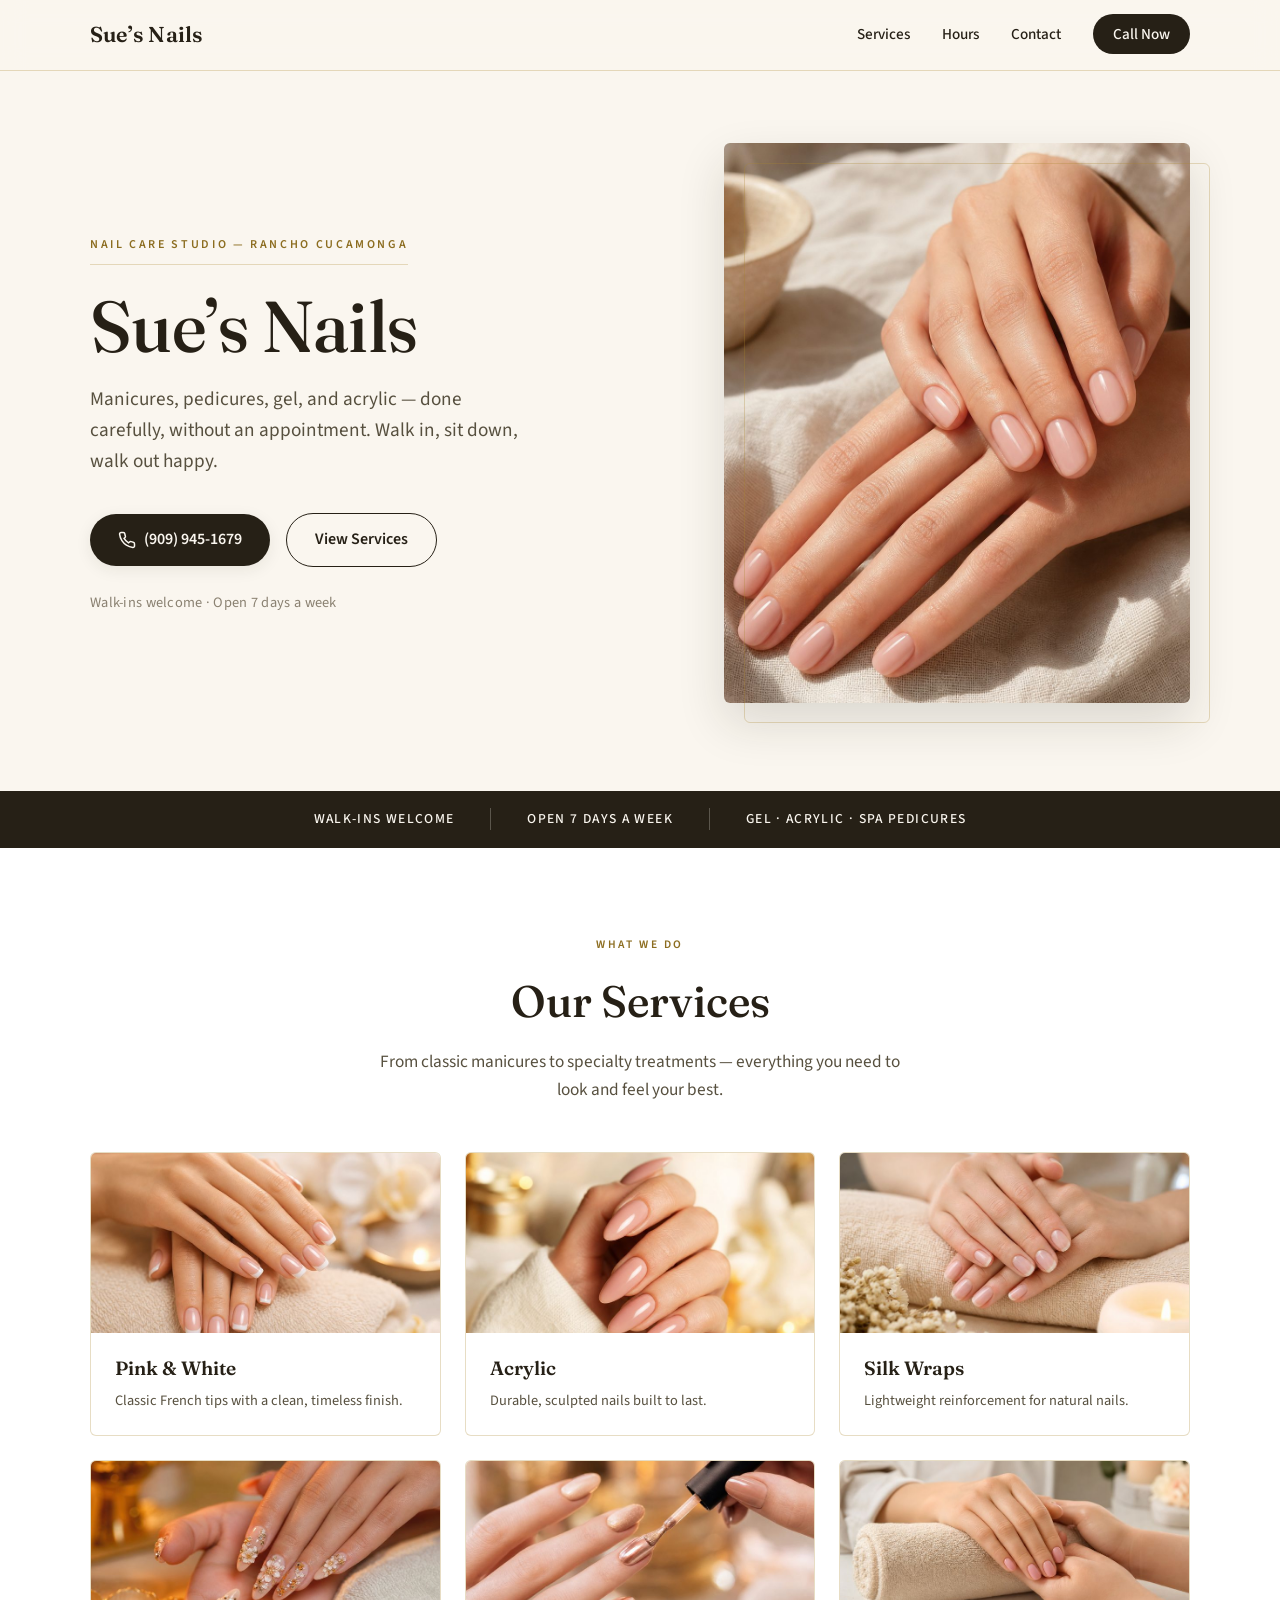
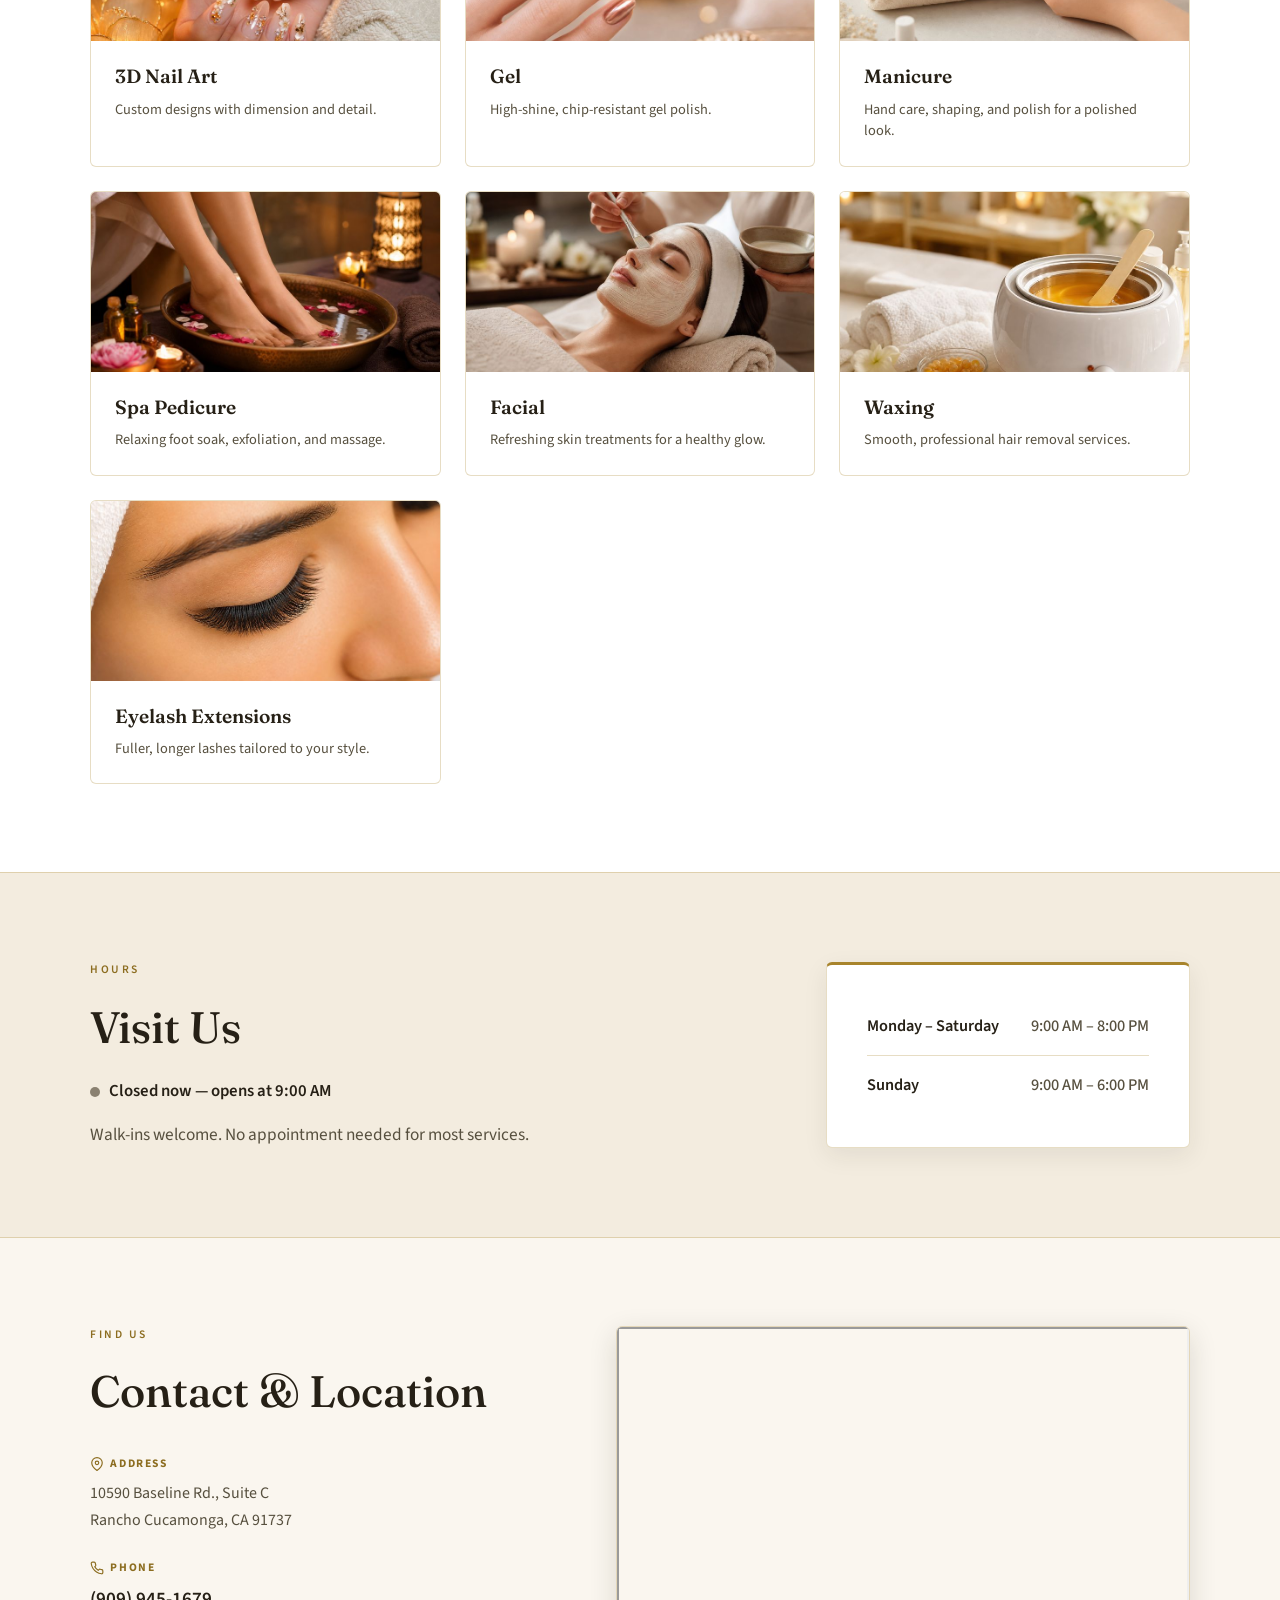
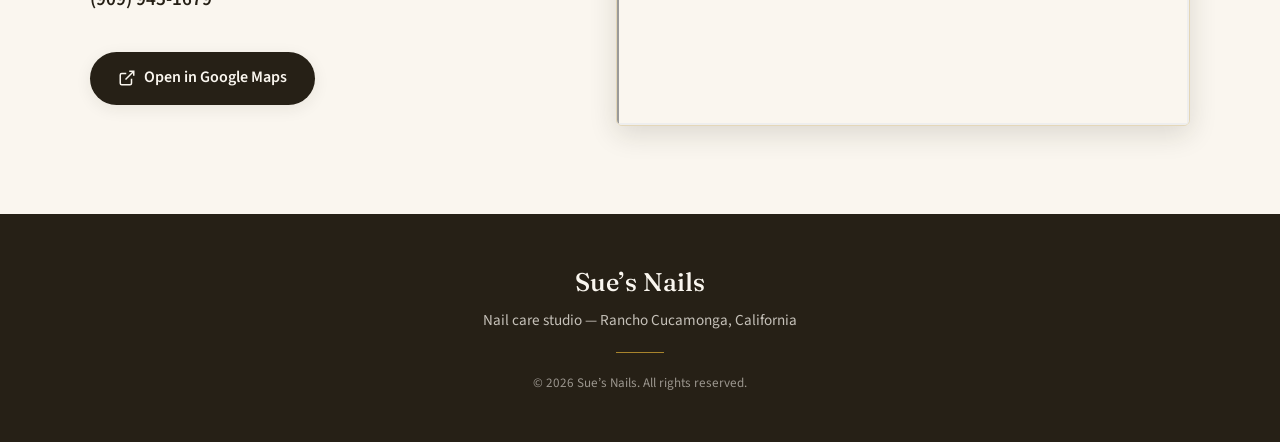
==== index.html @ 9753ea49 "Optimize service images (19MB to 469KB), add favicon and social meta tags Co-authored-by: dn30 <dn30" ====
<!DOCTYPE html>
<html lang="en">
<head>
  <meta charset="UTF-8">
  <meta name="viewport" content="width=device-width, initial-scale=1.0">
  <meta name="description" content="Sue's Nails — Professional nail care in Rancho Cucamonga, CA. Manicures, pedicures, gel, acrylic, facials, waxing, and more. Walk-ins welcome, open 7 days.">
  <title>Sue's Nails | Nail Care Studio — Rancho Cucamonga</title>
  <meta property="og:type" content="website">
  <meta property="og:title" content="Sue's Nails | Nail Care Studio — Rancho Cucamonga">
  <meta property="og:description" content="Manicures, pedicures, gel, and acrylic — walk-ins welcome, open 7 days a week. 10590 Baseline Rd., Suite C, Rancho Cucamonga, CA.">
  <!-- og:image must be an absolute URL once the site has a domain, e.g. https://example.com/images/hero-manicure.jpg -->
  <meta property="og:image" content="images/hero-manicure.jpg">
  <meta name="twitter:card" content="summary_large_image">
  <link rel="icon" type="image/svg+xml" href="images/favicon.svg">
  <link rel="preconnect" href="https://fonts.googleapis.com">
  <link rel="preconnect" href="https://fonts.gstatic.com" crossorigin>
  <link href="https://fonts.googleapis.com/css2?family=Fraunces:opsz,wght@9..144,400;9..144,500;9..144,600&family=Source+Sans+3:ital,wght@0,400;0,500;0,600;0,700;1,400&display=swap" rel="stylesheet">
  <link rel="stylesheet" href="styles.css?v=9">
</head>
<body>
  <header class="site-header">
    <nav class="nav">
      <a href="#" class="nav-logo">Sue&rsquo;s Nails</a>
      <button class="nav-toggle" aria-label="Open menu" aria-expanded="false">
        <span></span>
        <span></span>
        <span></span>
      </button>
      <ul class="nav-links">
        <li><a href="#services">Services</a></li>
        <li><a href="#hours">Hours</a></li>
        <li><a href="#contact">Contact</a></li>
        <li><a href="tel:19099451679" class="nav-cta">Call Now</a></li>
      </ul>
    </nav>
  </header>

  <main>
    <section class="hero">
      <div class="container hero-inner">
        <div class="hero-content">
          <p class="hero-eyebrow">Nail Care Studio &mdash; Rancho Cucamonga</p>
          <h1>Sue&rsquo;s Nails</h1>
          <p class="hero-tagline">Manicures, pedicures, gel, and acrylic — done carefully, without an appointment. Walk in, sit down, walk out happy.</p>
          <div class="hero-actions">
            <a href="tel:19099451679" class="btn btn-primary">
              <svg class="btn-icon" viewBox="0 0 24 24" fill="none" stroke="currentColor" stroke-width="2"><path d="M22 16.92v3a2 2 0 01-2.18 2 19.79 19.79 0 01-8.63-3.07 19.5 19.5 0 01-6-6 19.79 19.79 0 01-3.07-8.67A2 2 0 014.11 2h3a2 2 0 012 1.72c.127.96.361 1.903.7 2.81a2 2 0 01-.45 2.11L8.09 9.91a16 16 0 006 6l1.27-1.27a2 2 0 012.11-.45c.907.339 1.85.573 2.81.7A2 2 0 0122 16.92z"/></svg>
              (909) 945-1679
            </a>
            <a href="#services" class="btn btn-secondary">View Services</a>
          </div>
          <p class="hero-note" id="hero-status" aria-live="polite">Walk-ins welcome &middot; Open 7 days a week</p>
        </div>
        <div class="hero-media">
          <img src="images/hero-manicure.jpg" alt="Freshly manicured hands with a soft nude-pink finish" width="1000" height="1500" fetchpriority="high">
        </div>
      </div>
    </section>

    <section class="trust-bar">
      <div class="container trust-inner">
        <div class="trust-item">Walk-ins Welcome</div>
        <div class="trust-item">Open 7 Days a Week</div>
        <div class="trust-item">Gel &middot; Acrylic &middot; Spa Pedicures</div>
      </div>
    </section>

    <section id="services" class="section services">
      <div class="container">
        <div class="section-header">
          <p class="section-eyebrow">What we do</p>
          <h2>Our Services</h2>
          <p class="section-lead">From classic manicures to specialty treatments — everything you need to look and feel your best.</p>
        </div>
        <ul class="service-grid">
          <li class="service-card">
            <div class="service-thumb">
              <img src="images/services/pink-white.jpg" alt="Pink and white French manicure" loading="lazy">
            </div>
            <div class="service-body">
              <h3>Pink &amp; White</h3>
              <p>Classic French tips with a clean, timeless finish.</p>
            </div>
          </li>
          <li class="service-card">
            <div class="service-thumb">
              <img src="images/services/acrylic.jpg" alt="Acrylic nail extensions" loading="lazy">
            </div>
            <div class="service-body">
              <h3>Acrylic</h3>
              <p>Durable, sculpted nails built to last.</p>
            </div>
          </li>
          <li class="service-card">
            <div class="service-thumb">
              <img src="images/services/silk-wraps.jpg" alt="Silk wrap nail treatment" loading="lazy">
            </div>
            <div class="service-body">
              <h3>Silk Wraps</h3>
              <p>Lightweight reinforcement for natural nails.</p>
            </div>
          </li>
          <li class="service-card">
            <div class="service-thumb">
              <img src="images/services/nail-art-3d.jpg" alt="3D nail art design" loading="lazy">
            </div>
            <div class="service-body">
              <h3>3D Nail Art</h3>
              <p>Custom designs with dimension and detail.</p>
            </div>
          </li>
          <li class="service-card">
            <div class="service-thumb">
              <img src="images/services/gel.jpg" alt="Gel nail polish manicure" loading="lazy">
            </div>
            <div class="service-body">
              <h3>Gel</h3>
              <p>High-shine, chip-resistant gel polish.</p>
            </div>
          </li>
          <li class="service-card">
            <div class="service-thumb">
              <img src="images/services/manicure.jpg" alt="Classic manicure" loading="lazy">
            </div>
            <div class="service-body">
              <h3>Manicure</h3>
              <p>Hand care, shaping, and polish for a polished look.</p>
            </div>
          </li>
          <li class="service-card">
            <div class="service-thumb">
              <img src="images/services/spa-pedicure.jpg" alt="Spa pedicure treatment" loading="lazy">
            </div>
            <div class="service-body">
              <h3>Spa Pedicure</h3>
              <p>Relaxing foot soak, exfoliation, and massage.</p>
            </div>
          </li>
          <li class="service-card">
            <div class="service-thumb">
              <img src="images/services/facial.jpg" alt="Facial skin treatment" loading="lazy">
            </div>
            <div class="service-body">
              <h3>Facial</h3>
              <p>Refreshing skin treatments for a healthy glow.</p>
            </div>
          </li>
          <li class="service-card">
            <div class="service-thumb">
              <img src="images/services/waxing.jpg" alt="Professional waxing service" loading="lazy">
            </div>
            <div class="service-body">
              <h3>Waxing</h3>
              <p>Smooth, professional hair removal services.</p>
            </div>
          </li>
          <li class="service-card">
            <div class="service-thumb">
              <img src="images/services/eyelash-extensions.jpg" alt="Eyelash extensions" loading="lazy">
            </div>
            <div class="service-body">
              <h3>Eyelash Extensions</h3>
              <p>Fuller, longer lashes tailored to your style.</p>
            </div>
          </li>
        </ul>
      </div>
    </section>

    <section id="hours" class="section hours">
      <div class="container hours-inner">
        <div class="hours-text">
          <p class="section-eyebrow">Hours</p>
          <h2>Visit Us</h2>
          <p class="hours-status" id="open-status" aria-live="polite">
            <span class="status-dot" aria-hidden="true"></span>
            <span class="status-text">Open 7 days a week</span>
          </p>
          <p class="section-lead">Walk-ins welcome. No appointment needed for most services.</p>
        </div>
        <dl class="hours-list">
          <div class="hours-row">
            <dt>Monday &ndash; Saturday</dt>
            <dd>9:00 AM &ndash; 8:00 PM</dd>
          </div>
          <div class="hours-row">
            <dt>Sunday</dt>
            <dd>9:00 AM &ndash; 6:00 PM</dd>
          </div>
        </dl>
      </div>
    </section>

    <section id="contact" class="section contact">
      <div class="container contact-inner">
        <div class="contact-info">
          <p class="section-eyebrow">Find us</p>
          <h2>Contact &amp; Location</h2>
          <address>
            <p class="contact-item">
              <span class="contact-label">
                <svg viewBox="0 0 24 24" fill="none" stroke="currentColor" stroke-width="2"><path d="M21 10c0 7-9 13-9 13s-9-6-9-13a9 9 0 0118 0z"/><circle cx="12" cy="10" r="3"/></svg>
                Address
              </span>
              10590 Baseline Rd., Suite C<br>
              Rancho Cucamonga, CA 91737
            </p>
            <p class="contact-item">
              <span class="contact-label">
                <svg viewBox="0 0 24 24" fill="none" stroke="currentColor" stroke-width="2"><path d="M22 16.92v3a2 2 0 01-2.18 2 19.79 19.79 0 01-8.63-3.07 19.5 19.5 0 01-6-6 19.79 19.79 0 01-3.07-8.67A2 2 0 014.11 2h3a2 2 0 012 1.72c.127.96.361 1.903.7 2.81a2 2 0 01-.45 2.11L8.09 9.91a16 16 0 006 6l1.27-1.27a2 2 0 012.11-.45c.907.339 1.85.573 2.81.7A2 2 0 0122 16.92z"/></svg>
                Phone
              </span>
              <a href="tel:19099451679">(909) 945-1679</a>
            </p>
          </address>
          <a
            href="https://www.google.com/maps/search/?api=1&query=10590+Baseline+Rd+Suite+C+Rancho+Cucamonga+CA+91737"
            class="btn btn-primary"
            target="_blank"
            rel="noopener noreferrer"
          >
            <svg class="btn-icon" viewBox="0 0 24 24" fill="none" stroke="currentColor" stroke-width="2"><path d="M18 13v6a2 2 0 01-2 2H5a2 2 0 01-2-2V8a2 2 0 012-2h6M15 3h6v6M10 14L21 3"/></svg>
            Open in Google Maps
          </a>
        </div>
        <div class="map-embed">
          <iframe
            title="Sue's Nails location on Google Maps"
            src="https://maps.google.com/maps?q=10590+Baseline+Rd,+Suite+C,+Rancho+Cucamonga,+CA+91737&z=15&output=embed"
            width="600"
            height="450"
            allowfullscreen=""
            loading="lazy"
            referrerpolicy="no-referrer-when-downgrade"
          ></iframe>
        </div>
      </div>
    </section>
  </main>

  <footer class="site-footer">
    <div class="container footer-inner">
      <p class="footer-brand">Sue&rsquo;s Nails</p>
      <p class="footer-tagline">Nail care studio &mdash; Rancho Cucamonga, California</p>
      <div class="footer-divider" aria-hidden="true"></div>
      <p class="footer-copy">&copy; <span id="year"></span> Sue&rsquo;s Nails. All rights reserved.</p>
    </div>
  </footer>

  <script src="script.js"></script>
</body>
</html>
---- styles.css ----
:root {
  --cream: #faf6ef;
  --cream-deep: #f3ecdf;
  --white: #ffffff;
  --ink: #262016;
  --ink-soft: #57503f;
  --ink-muted: #8a8171;
  --gold: #a8842c;
  --gold-dark: #8c6d20;
  --gold-hairline: rgba(168, 132, 44, 0.28);
  --open-green: #2e7d4f;
  --shadow: rgba(38, 32, 22, 0.08);
  --shadow-lg: rgba(38, 32, 22, 0.14);
  --radius: 6px;
  --font-display: "Fraunces", Georgia, serif;
  --font-body: "Source Sans 3", system-ui, sans-serif;
}

*,
*::before,
*::after {
  box-sizing: border-box;
  margin: 0;
  padding: 0;
}

html {
  scroll-behavior: smooth;
}

body {
  font-family: var(--font-body);
  color: var(--ink);
  background: var(--cream);
  line-height: 1.6;
  -webkit-font-smoothing: antialiased;
}

a {
  color: inherit;
  text-decoration: none;
}

img {
  max-width: 100%;
  display: block;
}

.container {
  width: min(1100px, 92vw);
  margin: 0 auto;
}

/* Header */
.site-header {
  position: sticky;
  top: 0;
  z-index: 100;
  background: rgba(250, 246, 239, 0.94);
  backdrop-filter: blur(12px);
  border-bottom: 1px solid var(--gold-hairline);
}

.nav {
  width: min(1100px, 92vw);
  margin: 0 auto;
  display: flex;
  align-items: center;
  justify-content: space-between;
  padding: 1.1rem 0;
}

.nav-logo {
  font-family: var(--font-display);
  font-size: 1.35rem;
  font-weight: 600;
  letter-spacing: 0.01em;
  color: var(--ink);
  transition: color 0.2s;
}

.nav-logo:hover {
  color: var(--gold-dark);
}

.nav-links {
  display: flex;
  align-items: center;
  gap: 2rem;
  list-style: none;
}

.nav-links a {
  font-weight: 500;
  font-size: 0.95rem;
  transition: color 0.2s;
  position: relative;
}

.nav-links a:not(.nav-cta)::after {
  content: "";
  position: absolute;
  bottom: -4px;
  left: 0;
  width: 0;
  height: 1px;
  background: var(--gold);
  transition: width 0.25s;
}

.nav-links a:not(.nav-cta):hover::after {
  width: 100%;
}

.nav-links a:hover {
  color: var(--gold-dark);
}

.nav-cta {
  background: var(--ink);
  color: var(--cream) !important;
  padding: 0.55rem 1.25rem;
  border-radius: 999px;
  transition: background 0.2s, transform 0.15s !important;
}

.nav-cta:hover {
  background: var(--gold-dark);
  transform: translateY(-1px);
}

.nav-toggle {
  display: none;
  flex-direction: column;
  gap: 5px;
  background: none;
  border: none;
  cursor: pointer;
  padding: 4px;
}

.nav-toggle span {
  display: block;
  width: 24px;
  height: 2px;
  background: var(--ink);
  border-radius: 2px;
  transition: transform 0.2s, opacity 0.2s;
}

/* Hero */
.hero {
  background: var(--cream);
  padding: 4.5rem 0 5.5rem;
}

.hero-inner {
  display: grid;
  grid-template-columns: 1.1fr 0.9fr;
  align-items: center;
  gap: 4rem;
}

.hero-content {
  animation: fadeUp 0.8s ease-out;
}

@keyframes fadeUp {
  from { opacity: 0; transform: translateY(24px); }
  to { opacity: 1; transform: translateY(0); }
}

.hero-eyebrow {
  display: inline-block;
  text-transform: uppercase;
  letter-spacing: 0.22em;
  font-size: 0.75rem;
  font-weight: 600;
  color: var(--gold-dark);
  margin-bottom: 1.5rem;
  padding-bottom: 0.6rem;
  border-bottom: 1px solid var(--gold-hairline);
}

.hero h1 {
  font-family: var(--font-display);
  font-size: clamp(2.75rem, 6.5vw, 4.5rem);
  font-weight: 500;
  letter-spacing: -0.01em;
  color: var(--ink);
  line-height: 1.05;
  margin-bottom: 1.25rem;
}

.hero-tagline {
  font-size: clamp(1.05rem, 2vw, 1.2rem);
  color: var(--ink-soft);
  margin-bottom: 2.25rem;
  max-width: 44ch;
}

.hero-actions {
  display: flex;
  flex-wrap: wrap;
  gap: 1rem;
  align-items: center;
}

.hero-note {
  margin-top: 1.5rem;
  font-size: 0.9rem;
  color: var(--ink-muted);
  letter-spacing: 0.02em;
}

.hero-media {
  position: relative;
  animation: fadeUp 0.8s ease-out 0.15s backwards;
}

.hero-media::before {
  content: "";
  position: absolute;
  inset: 1.25rem -1.25rem -1.25rem 1.25rem;
  border: 1px solid var(--gold-hairline);
  border-radius: var(--radius);
  pointer-events: none;
}

.hero-media img {
  width: 100%;
  height: auto;
  max-height: 560px;
  object-fit: cover;
  border-radius: var(--radius);
  box-shadow: 0 20px 48px var(--shadow-lg);
}

.btn {
  display: inline-flex;
  align-items: center;
  gap: 0.5rem;
  padding: 0.85rem 1.75rem;
  border-radius: 999px;
  font-weight: 600;
  font-size: 1rem;
  transition: transform 0.15s, box-shadow 0.15s, background 0.2s, color 0.2s, border-color 0.2s;
}

.btn-icon {
  width: 18px;
  height: 18px;
  flex-shrink: 0;
}

.btn:hover {
  transform: translateY(-2px);
}

.btn-primary {
  background: var(--ink);
  color: var(--cream);
  box-shadow: 0 4px 16px var(--shadow);
}

.btn-primary:hover {
  background: var(--gold-dark);
  color: var(--white);
  box-shadow: 0 8px 24px var(--shadow-lg);
}

.btn-secondary {
  background: transparent;
  color: var(--ink);
  border: 1px solid var(--ink);
}

.btn-secondary:hover {
  border-color: var(--gold-dark);
  color: var(--gold-dark);
}

/* Trust bar */
.trust-bar {
  background: var(--ink);
  color: var(--cream);
  padding: 1.1rem 0;
}

.trust-inner {
  display: flex;
  justify-content: center;
  flex-wrap: wrap;
  gap: 1rem 0;
}

.trust-item {
  font-size: 0.85rem;
  font-weight: 500;
  letter-spacing: 0.1em;
  text-transform: uppercase;
  padding: 0 2.25rem;
}

.trust-item + .trust-item {
  border-left: 1px solid rgba(250, 246, 239, 0.25);
}

/* Sections */
.section {
  padding: 5.5rem 0;
}

.section-header {
  text-align: center;
  margin-bottom: 3rem;
}

.section-eyebrow {
  text-transform: uppercase;
  letter-spacing: 0.22em;
  font-size: 0.72rem;
  font-weight: 600;
  color: var(--gold-dark);
  margin-bottom: 0.75rem;
}

.section h2 {
  font-family: var(--font-display);
  font-size: clamp(2rem, 4vw, 2.75rem);
  font-weight: 500;
  color: var(--ink);
  margin-bottom: 0.75rem;
}

.section-lead {
  color: var(--ink-soft);
  font-size: 1.08rem;
  max-width: 540px;
  margin: 0 auto;
}

/* Services */
.services {
  background: var(--white);
}

.service-grid {
  display: grid;
  grid-template-columns: repeat(auto-fill, minmax(260px, 1fr));
  gap: 1.5rem;
  list-style: none;
}

.service-card {
  background: var(--white);
  border: 1px solid var(--gold-hairline);
  border-radius: var(--radius);
  overflow: hidden;
  transition: transform 0.25s, box-shadow 0.25s, border-color 0.25s;
}

.service-card:hover {
  transform: translateY(-6px);
  box-shadow: 0 12px 32px var(--shadow-lg);
  border-color: var(--gold);
}

.service-thumb {
  height: 180px;
  overflow: hidden;
  position: relative;
  background: var(--cream);
}

.service-thumb img {
  width: 100%;
  height: 100%;
  object-fit: cover;
  object-position: center;
  transition: transform 0.35s ease;
}

.service-card:hover .service-thumb img {
  transform: scale(1.05);
}

.service-body {
  padding: 1.25rem 1.5rem 1.5rem;
}

.service-card h3 {
  font-family: var(--font-display);
  font-size: 1.2rem;
  font-weight: 600;
  color: var(--ink);
  margin-bottom: 0.4rem;
}

.service-card p {
  font-size: 0.9rem;
  color: var(--ink-soft);
  line-height: 1.5;
}

/* Hours */
.hours {
  background: var(--cream-deep);
  border-top: 1px solid var(--gold-hairline);
  border-bottom: 1px solid var(--gold-hairline);
}

.hours-inner {
  display: flex;
  flex-wrap: wrap;
  align-items: center;
  justify-content: space-between;
  gap: 2.5rem;
}

.hours-text .section-lead {
  margin: 0;
  text-align: left;
}

.hours-status {
  display: inline-flex;
  align-items: center;
  gap: 0.55rem;
  font-size: 1.05rem;
  font-weight: 600;
  color: var(--ink);
  margin: 0.25rem 0 1rem;
}

.status-dot {
  width: 10px;
  height: 10px;
  border-radius: 50%;
  background: var(--ink-muted);
  flex-shrink: 0;
}

.hours-status.is-open .status-dot {
  background: var(--open-green);
  box-shadow: 0 0 0 4px rgba(46, 125, 79, 0.15);
}

.hours-status.is-open .status-text {
  color: var(--open-green);
}

.hours-list {
  background: var(--white);
  border: 1px solid var(--gold-hairline);
  border-top: 3px solid var(--gold);
  border-radius: var(--radius);
  padding: 2rem 2.5rem;
  min-width: 340px;
  box-shadow: 0 8px 24px var(--shadow);
}

.hours-row {
  display: flex;
  justify-content: space-between;
  align-items: baseline;
  gap: 2rem;
  padding: 1rem 0;
  border-bottom: 1px solid var(--gold-hairline);
}

.hours-row:last-child {
  border-bottom: none;
}

.hours-row dt {
  font-weight: 600;
  color: var(--ink);
  font-size: 1.02rem;
}

.hours-row dd {
  font-weight: 500;
  color: var(--ink-soft);
  font-size: 1.02rem;
  font-variant-numeric: tabular-nums;
}

/* Contact */
.contact {
  background: var(--cream);
}

.contact-inner {
  display: grid;
  grid-template-columns: 1fr 1.2fr;
  gap: 3rem;
  align-items: stretch;
}

.contact-info h2 {
  margin-bottom: 1.75rem;
}

.contact-item {
  margin-bottom: 1.5rem;
  font-style: normal;
  line-height: 1.7;
  color: var(--ink-soft);
}

.contact-label {
  display: flex;
  align-items: center;
  gap: 0.4rem;
  font-size: 0.72rem;
  text-transform: uppercase;
  letter-spacing: 0.14em;
  font-weight: 700;
  color: var(--gold-dark);
  margin-bottom: 0.35rem;
}

.contact-label svg {
  width: 14px;
  height: 14px;
}

.contact-info address a {
  color: var(--ink);
  font-weight: 600;
  font-size: 1.2rem;
  transition: color 0.2s;
}

.contact-info address a:hover {
  color: var(--gold-dark);
}

.contact-info .btn.btn-primary {
  margin-top: 0.75rem;
}

.map-embed {
  position: relative;
  width: 100%;
  height: 400px;
  border-radius: var(--radius);
  overflow: hidden;
  box-shadow: 0 8px 28px var(--shadow-lg);
  border: 1px solid var(--gold-hairline);
}

.map-embed iframe {
  position: absolute;
  inset: 0;
  display: block;
  width: 100%;
  height: 100%;
}

/* Footer */
.site-footer {
  background: var(--ink);
  color: var(--cream);
  padding: 3rem 0;
  text-align: center;
}

.footer-brand {
  font-family: var(--font-display);
  font-size: 1.6rem;
  font-weight: 500;
  margin-bottom: 0.35rem;
}

.footer-tagline {
  font-size: 0.95rem;
  opacity: 0.75;
}

.footer-divider {
  width: 48px;
  height: 1px;
  background: var(--gold);
  margin: 1.25rem auto;
}

.footer-copy {
  font-size: 0.82rem;
  opacity: 0.55;
}

/* Mobile */
@media (max-width: 860px) {
  .hero-inner {
    grid-template-columns: 1fr;
    gap: 3rem;
  }

  .hero-media {
    order: -1;
    max-width: 480px;
    margin: 0 auto;
  }

  .hero-media img {
    max-height: 380px;
  }

  .hero-content {
    text-align: center;
  }

  .hero-tagline {
    margin-left: auto;
    margin-right: auto;
  }

  .hero-actions {
    justify-content: center;
  }
}

@media (max-width: 768px) {
  .nav-toggle {
    display: flex;
  }

  .nav-links {
    position: fixed;
    top: 60px;
    left: 0;
    right: 0;
    background: rgba(250, 246, 239, 0.98);
    backdrop-filter: blur(12px);
    flex-direction: column;
    padding: 1.5rem;
    gap: 1.25rem;
    border-bottom: 1px solid var(--gold-hairline);
    transform: translateY(-120%);
    opacity: 0;
    pointer-events: none;
    transition: transform 0.25s, opacity 0.25s;
  }

  .nav-links.is-open {
    transform: translateY(0);
    opacity: 1;
    pointer-events: auto;
  }

  .hero {
    padding: 3rem 0 4rem;
  }

  .trust-inner {
    flex-direction: column;
    align-items: center;
    gap: 0.6rem;
  }

  .trust-item {
    padding: 0;
    font-size: 0.8rem;
  }

  .trust-item + .trust-item {
    border-left: none;
  }

  .service-grid {
    grid-template-columns: 1fr;
  }

  .contact-inner {
    grid-template-columns: 1fr;
  }

  .hours-inner {
    flex-direction: column;
    align-items: stretch;
  }

  .hours-text {
    text-align: center;
  }

  .hours-text .section-lead {
    text-align: center;
  }

  .hours-list {
    min-width: unset;
  }
}
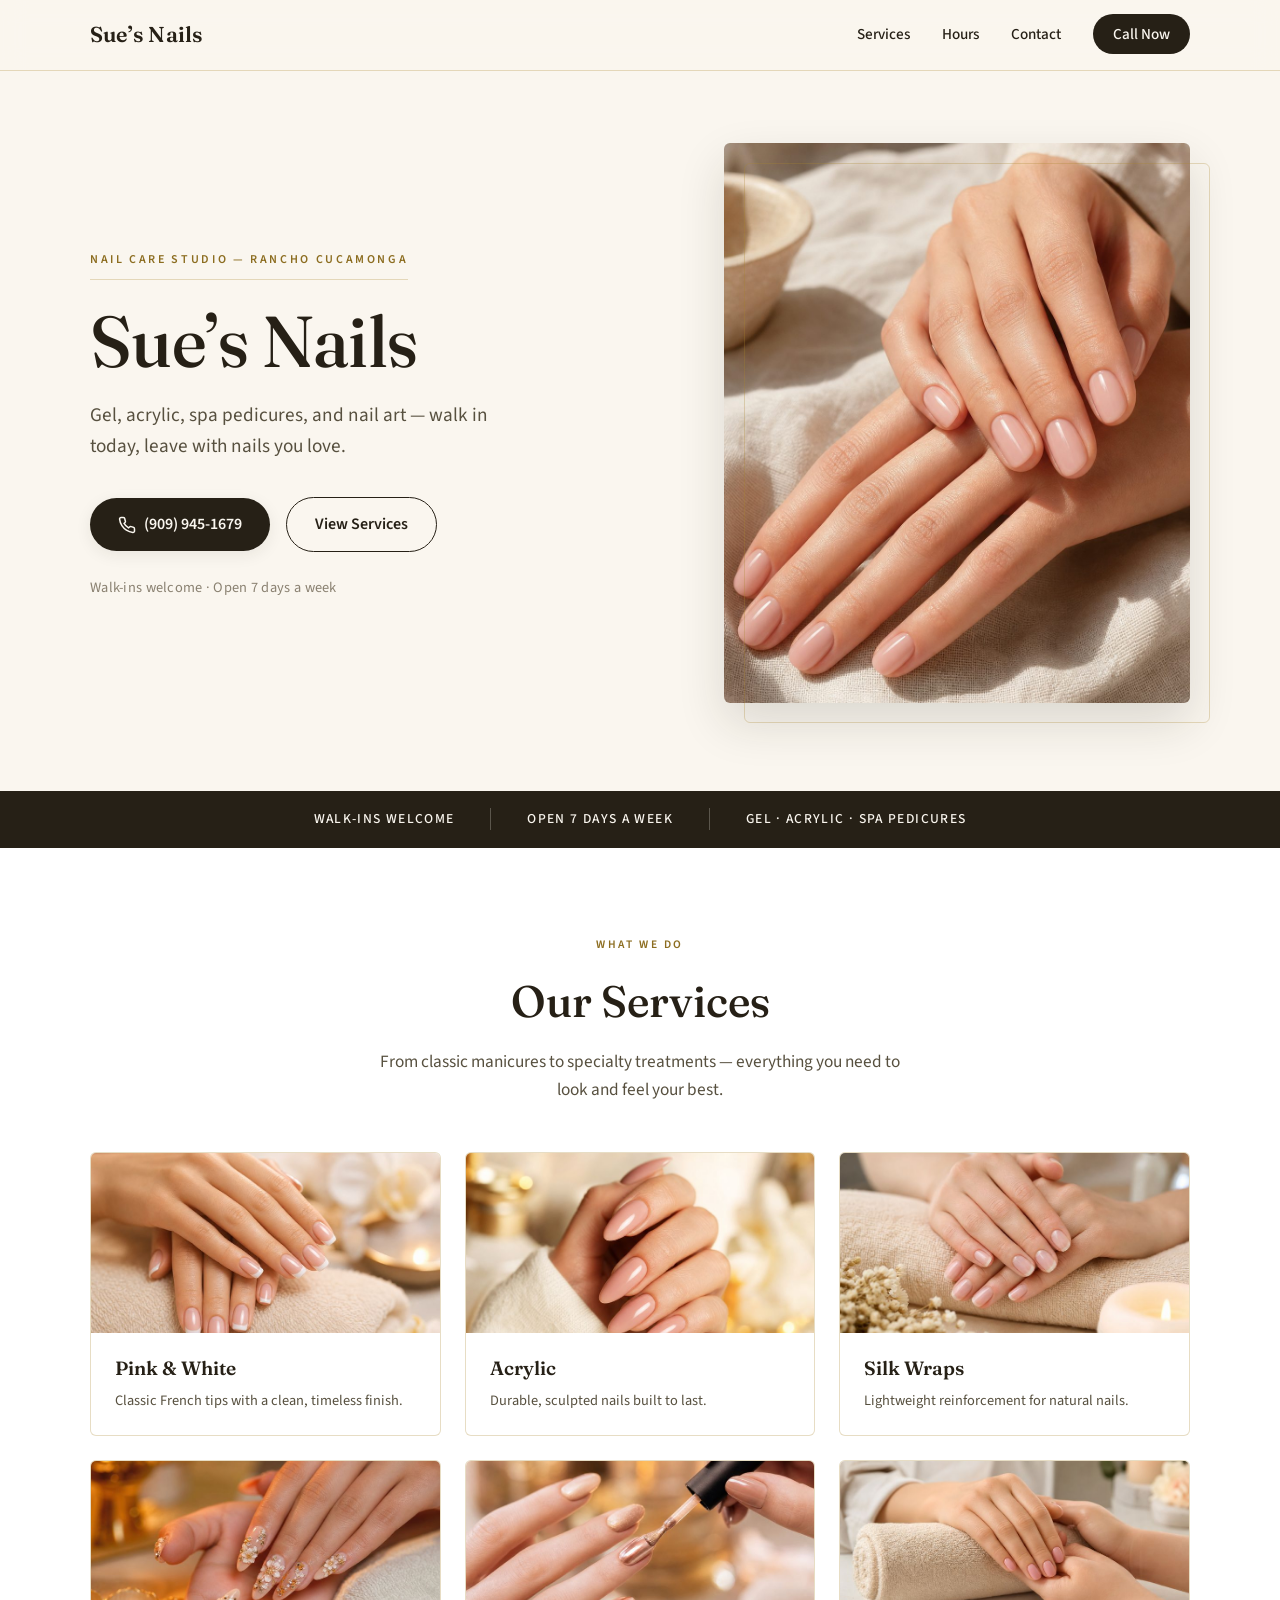
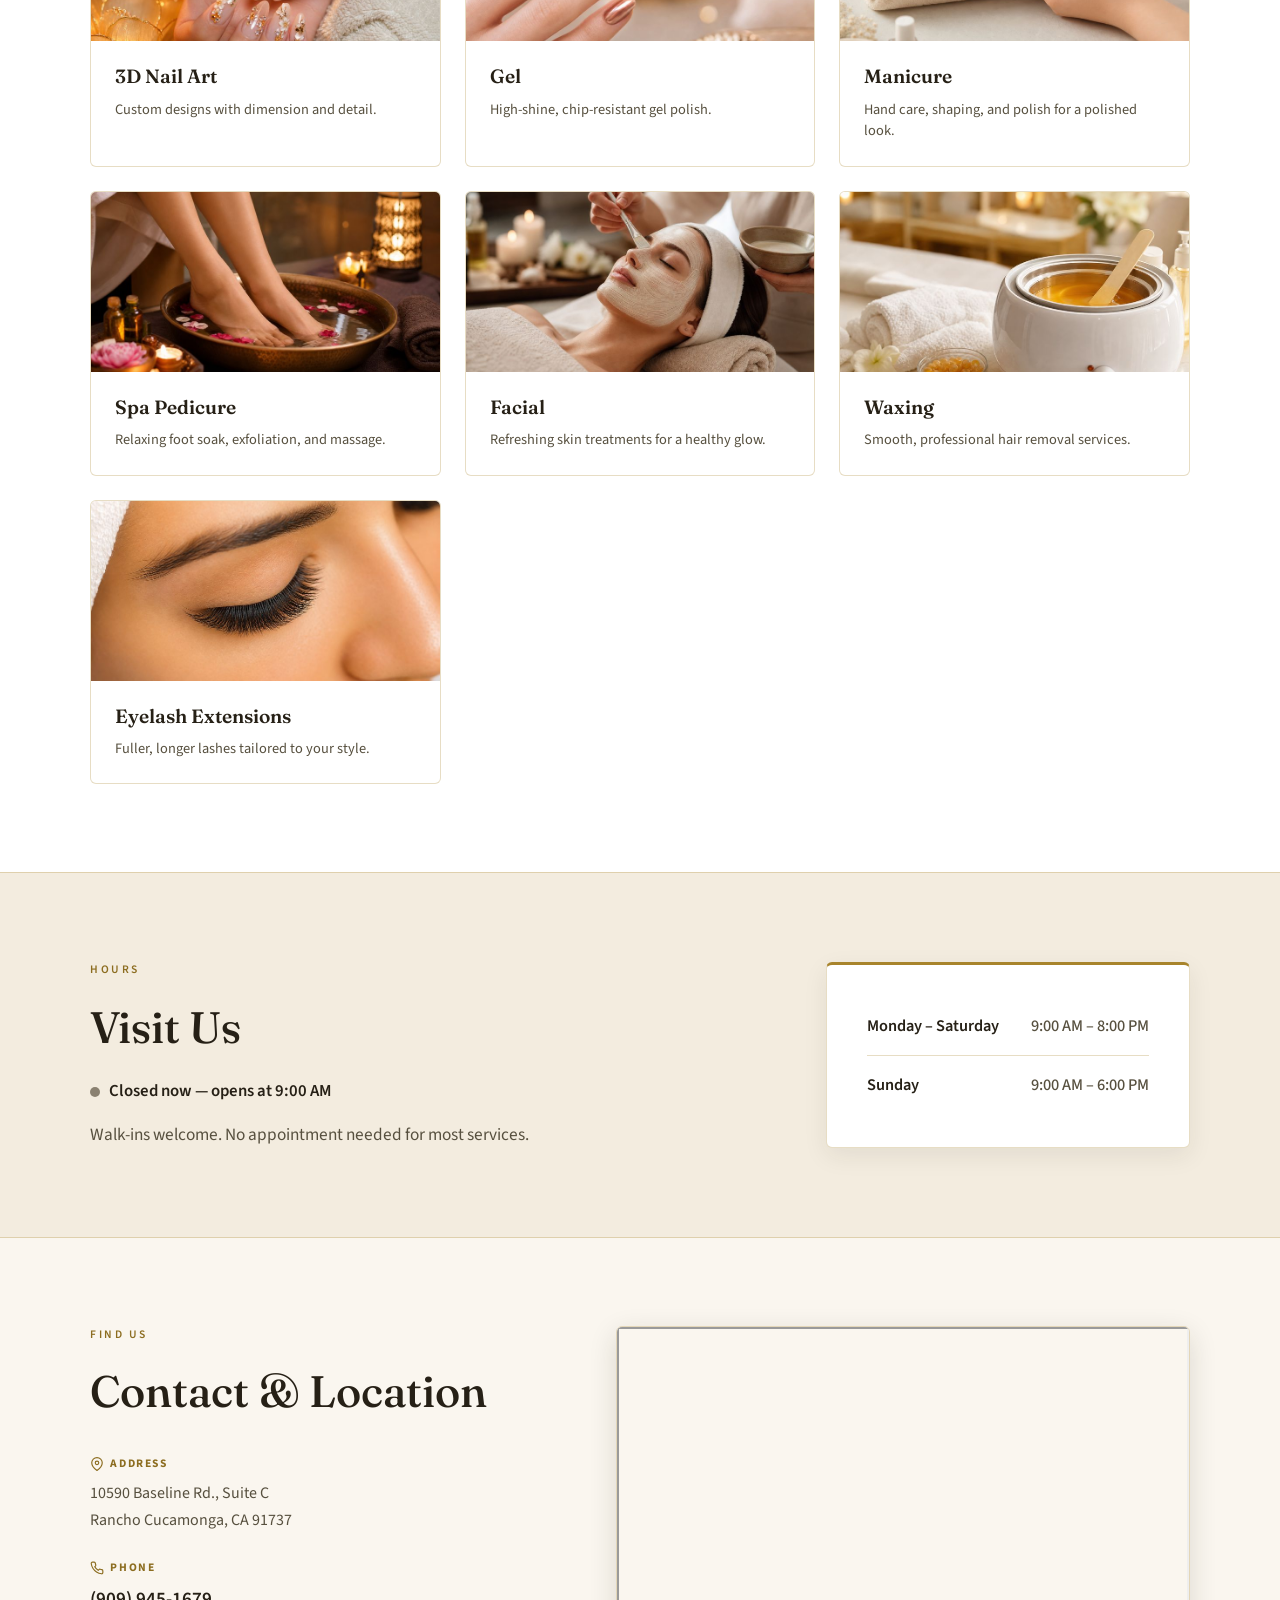
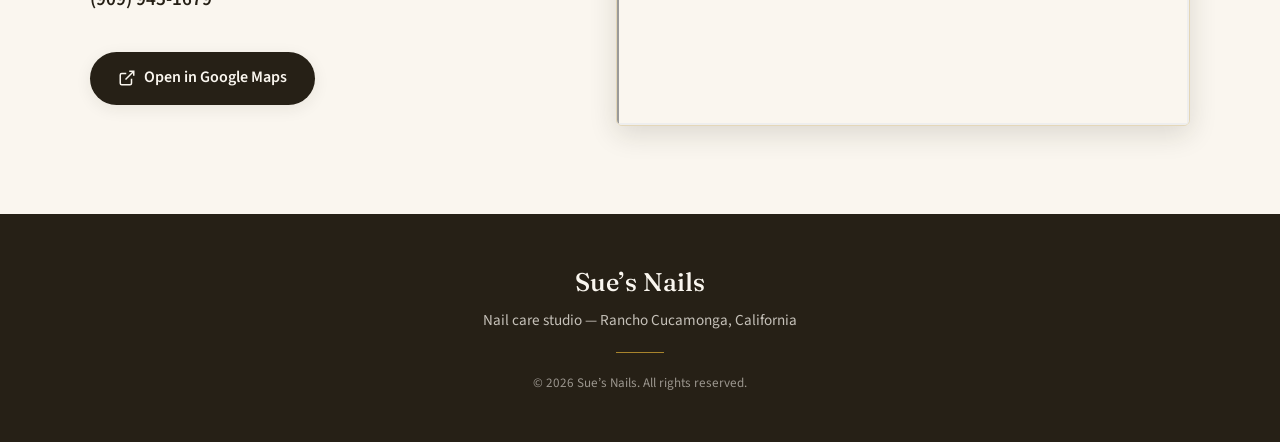
==== commit 862a9ac5: "Sharpen hero tagline copy Co-authored-by: dn30 <dn30@users.noreply.github.com>" ====
--- a/index.html
+++ b/index.html
@@ -41,7 +41,7 @@
         <div class="hero-content">
           <p class="hero-eyebrow">Nail Care Studio &mdash; Rancho Cucamonga</p>
           <h1>Sue&rsquo;s Nails</h1>
-          <p class="hero-tagline">Manicures, pedicures, gel, and acrylic — done carefully, without an appointment. Walk in, sit down, walk out happy.</p>
+          <p class="hero-tagline">Gel, acrylic, spa pedicures, and nail art — walk in today, leave with nails you love.</p>
           <div class="hero-actions">
             <a href="tel:19099451679" class="btn btn-primary">
               <svg class="btn-icon" viewBox="0 0 24 24" fill="none" stroke="currentColor" stroke-width="2"><path d="M22 16.92v3a2 2 0 01-2.18 2 19.79 19.79 0 01-8.63-3.07 19.5 19.5 0 01-6-6 19.79 19.79 0 01-3.07-8.67A2 2 0 014.11 2h3a2 2 0 012 1.72c.127.96.361 1.903.7 2.81a2 2 0 01-.45 2.11L8.09 9.91a16 16 0 006 6l1.27-1.27a2 2 0 012.11-.45c.907.339 1.85.573 2.81.7A2 2 0 0122 16.92z"/></svg>
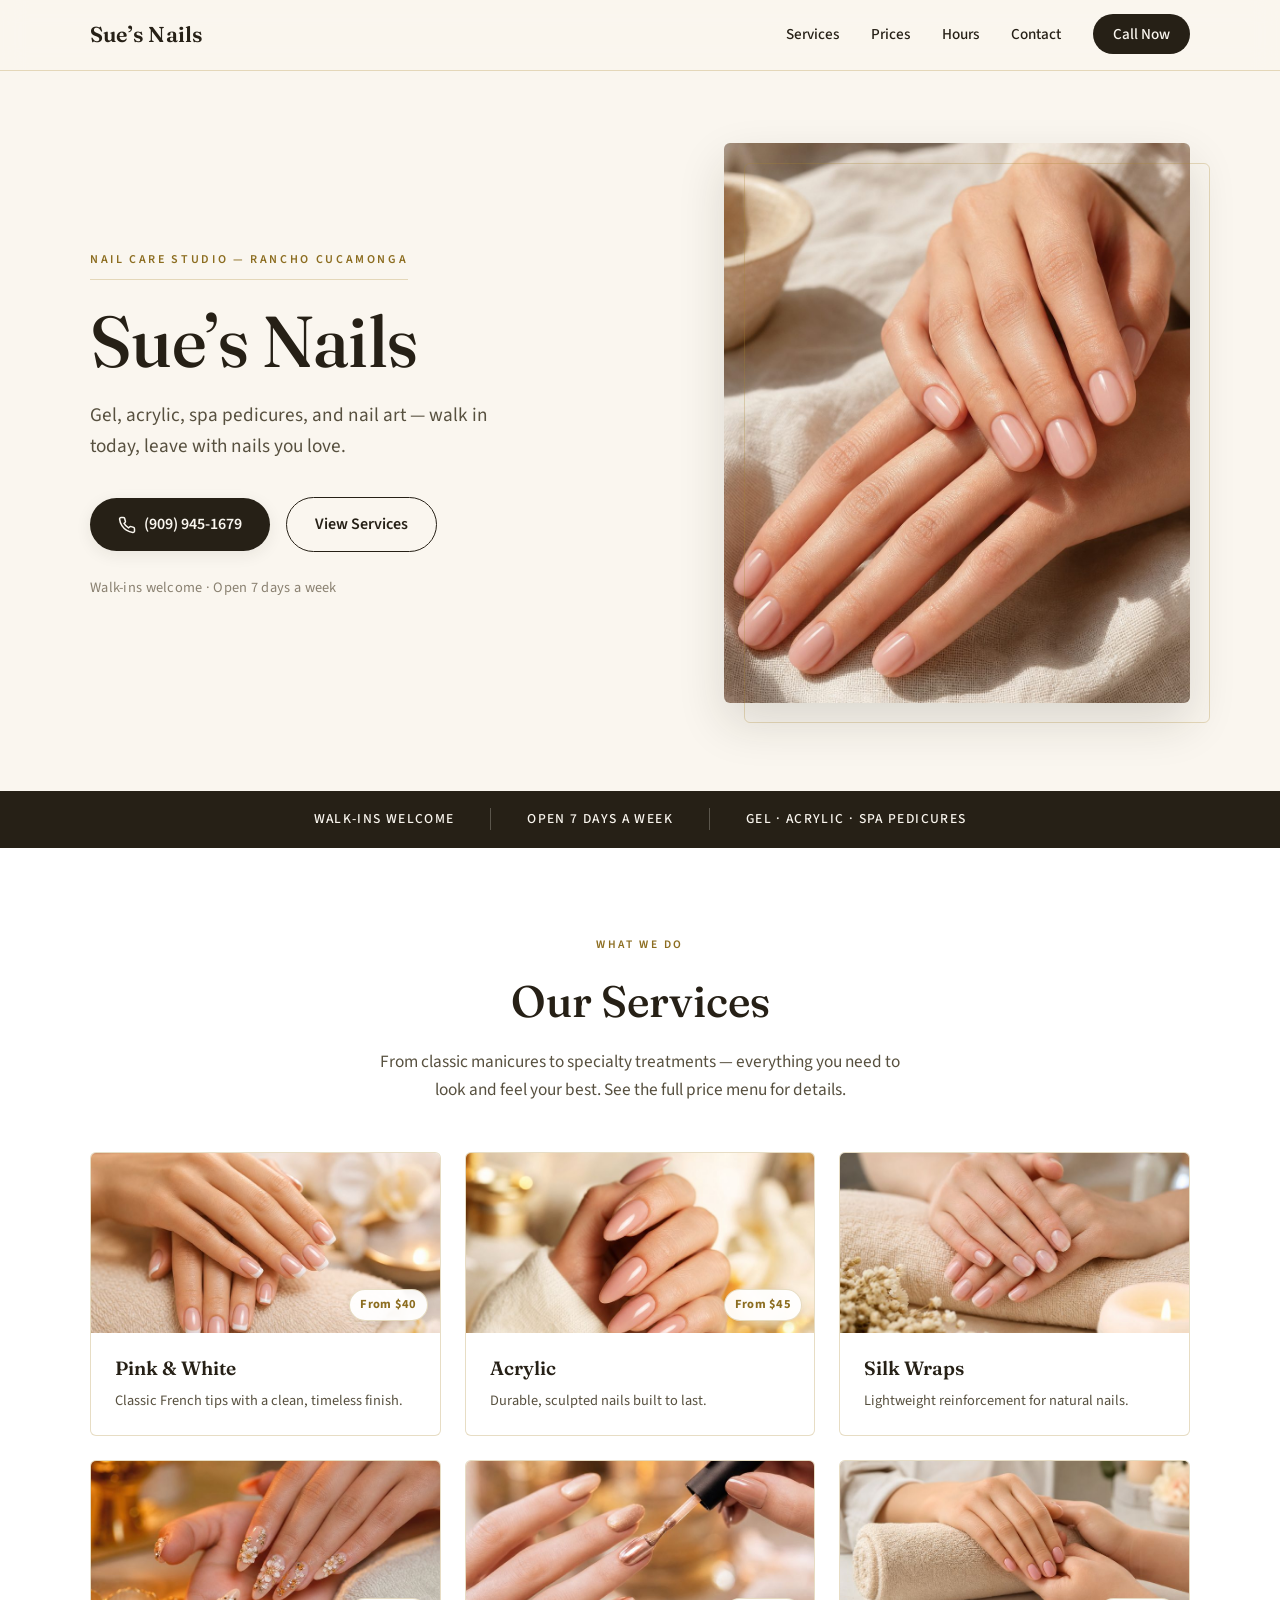
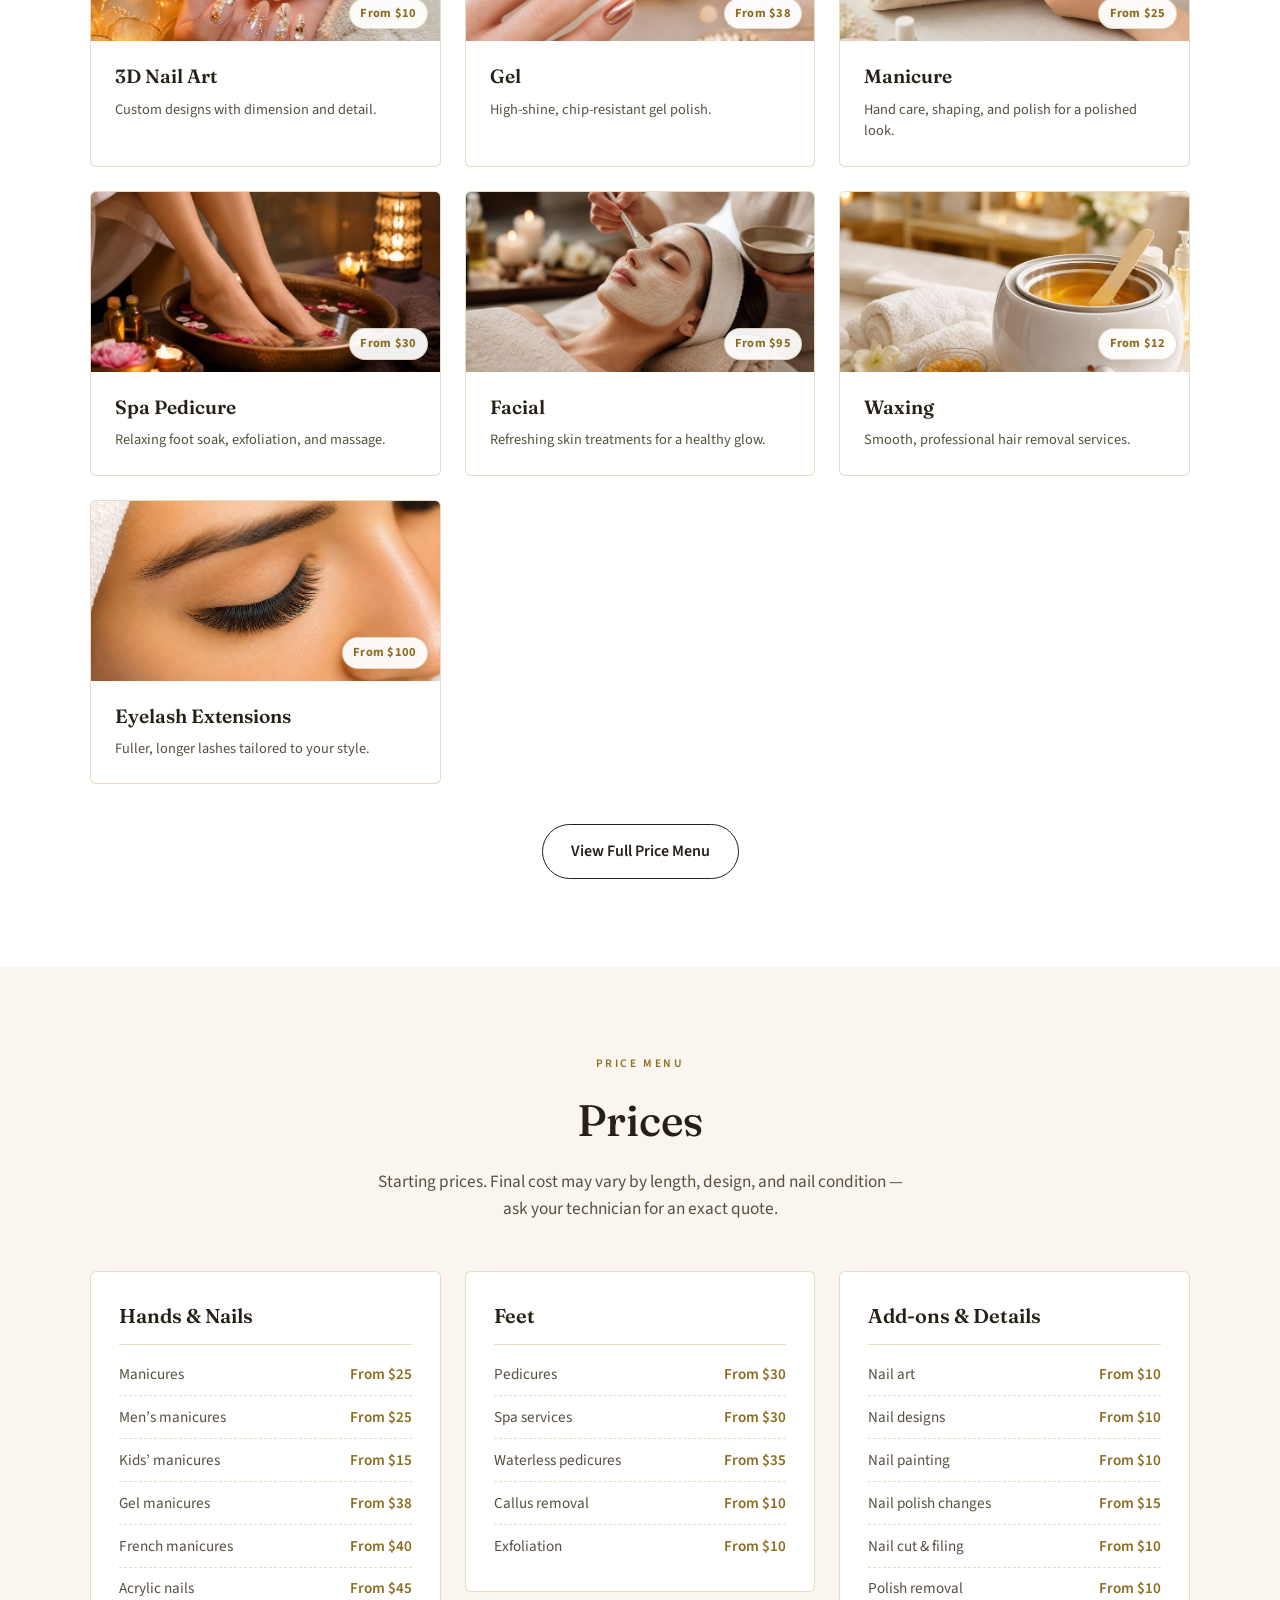
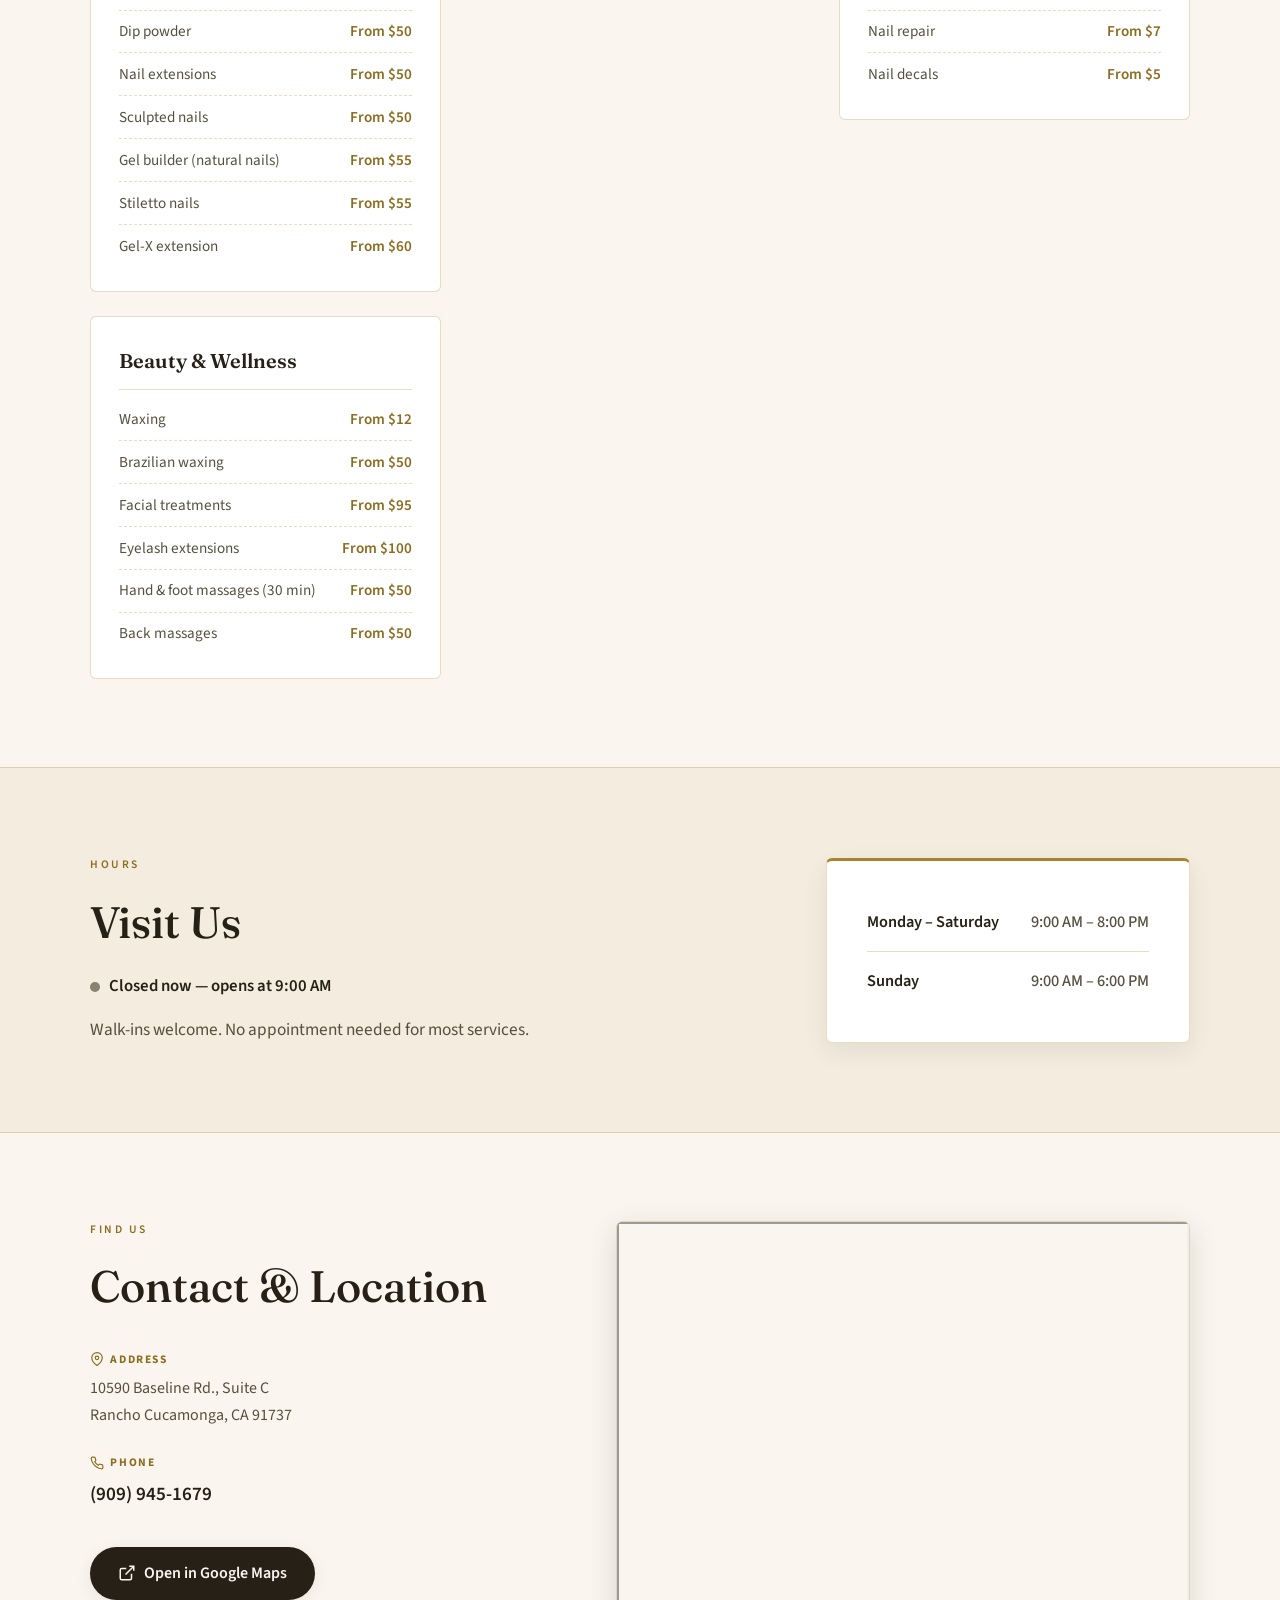
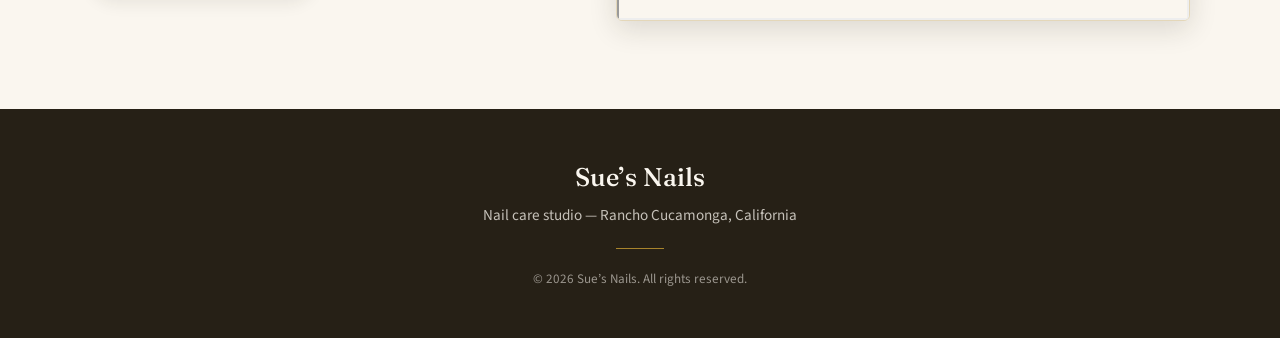
==== commit 36a8ede0: "Restore price menu and starting prices in new design Co-authored-by: dn30 <dn30@users.noreply.github" ====
--- a/index.html
+++ b/index.html
@@ -8,14 +8,13 @@
   <meta property="og:type" content="website">
   <meta property="og:title" content="Sue's Nails | Nail Care Studio — Rancho Cucamonga">
   <meta property="og:description" content="Manicures, pedicures, gel, and acrylic — walk-ins welcome, open 7 days a week. 10590 Baseline Rd., Suite C, Rancho Cucamonga, CA.">
-  <!-- og:image must be an absolute URL once the site has a domain, e.g. https://example.com/images/hero-manicure.jpg -->
-  <meta property="og:image" content="images/hero-manicure.jpg">
+  <meta property="og:image" content="https://dn30.github.io/sues-nails-ii/images/hero-manicure.jpg">
   <meta name="twitter:card" content="summary_large_image">
   <link rel="icon" type="image/svg+xml" href="images/favicon.svg">
   <link rel="preconnect" href="https://fonts.googleapis.com">
   <link rel="preconnect" href="https://fonts.gstatic.com" crossorigin>
   <link href="https://fonts.googleapis.com/css2?family=Fraunces:opsz,wght@9..144,400;9..144,500;9..144,600&family=Source+Sans+3:ital,wght@0,400;0,500;0,600;0,700;1,400&display=swap" rel="stylesheet">
-  <link rel="stylesheet" href="styles.css?v=9">
+  <link rel="stylesheet" href="styles.css?v=10">
 </head>
 <body>
   <header class="site-header">
@@ -28,6 +27,7 @@
       </button>
       <ul class="nav-links">
         <li><a href="#services">Services</a></li>
+        <li><a href="#prices">Prices</a></li>
         <li><a href="#hours">Hours</a></li>
         <li><a href="#contact">Contact</a></li>
         <li><a href="tel:19099451679" class="nav-cta">Call Now</a></li>
@@ -70,12 +70,13 @@
         <div class="section-header">
           <p class="section-eyebrow">What we do</p>
           <h2>Our Services</h2>
-          <p class="section-lead">From classic manicures to specialty treatments — everything you need to look and feel your best.</p>
+          <p class="section-lead">From classic manicures to specialty treatments — everything you need to look and feel your best. See the <a href="#prices">full price menu</a> for details.</p>
         </div>
         <ul class="service-grid">
           <li class="service-card">
             <div class="service-thumb">
               <img src="images/services/pink-white.jpg" alt="Pink and white French manicure" loading="lazy">
+              <span class="price-badge">From $40</span>
             </div>
             <div class="service-body">
               <h3>Pink &amp; White</h3>
@@ -85,6 +86,7 @@
           <li class="service-card">
             <div class="service-thumb">
               <img src="images/services/acrylic.jpg" alt="Acrylic nail extensions" loading="lazy">
+              <span class="price-badge">From $45</span>
             </div>
             <div class="service-body">
               <h3>Acrylic</h3>
@@ -103,6 +105,7 @@
           <li class="service-card">
             <div class="service-thumb">
               <img src="images/services/nail-art-3d.jpg" alt="3D nail art design" loading="lazy">
+              <span class="price-badge">From $10</span>
             </div>
             <div class="service-body">
               <h3>3D Nail Art</h3>
@@ -112,6 +115,7 @@
           <li class="service-card">
             <div class="service-thumb">
               <img src="images/services/gel.jpg" alt="Gel nail polish manicure" loading="lazy">
+              <span class="price-badge">From $38</span>
             </div>
             <div class="service-body">
               <h3>Gel</h3>
@@ -121,6 +125,7 @@
           <li class="service-card">
             <div class="service-thumb">
               <img src="images/services/manicure.jpg" alt="Classic manicure" loading="lazy">
+              <span class="price-badge">From $25</span>
             </div>
             <div class="service-body">
               <h3>Manicure</h3>
@@ -130,6 +135,7 @@
           <li class="service-card">
             <div class="service-thumb">
               <img src="images/services/spa-pedicure.jpg" alt="Spa pedicure treatment" loading="lazy">
+              <span class="price-badge">From $30</span>
             </div>
             <div class="service-body">
               <h3>Spa Pedicure</h3>
@@ -139,6 +145,7 @@
           <li class="service-card">
             <div class="service-thumb">
               <img src="images/services/facial.jpg" alt="Facial skin treatment" loading="lazy">
+              <span class="price-badge">From $95</span>
             </div>
             <div class="service-body">
               <h3>Facial</h3>
@@ -148,6 +155,7 @@
           <li class="service-card">
             <div class="service-thumb">
               <img src="images/services/waxing.jpg" alt="Professional waxing service" loading="lazy">
+              <span class="price-badge">From $12</span>
             </div>
             <div class="service-body">
               <h3>Waxing</h3>
@@ -157,6 +165,7 @@
           <li class="service-card">
             <div class="service-thumb">
               <img src="images/services/eyelash-extensions.jpg" alt="Eyelash extensions" loading="lazy">
+              <span class="price-badge">From $100</span>
             </div>
             <div class="service-body">
               <h3>Eyelash Extensions</h3>
@@ -164,6 +173,72 @@
             </div>
           </li>
         </ul>
+        <p class="services-cta">
+          <a href="#prices" class="btn btn-secondary">View Full Price Menu</a>
+        </p>
+      </div>
+    </section>
+
+    <section id="prices" class="section prices">
+      <div class="container">
+        <div class="section-header">
+          <p class="section-eyebrow">Price menu</p>
+          <h2>Prices</h2>
+          <p class="section-lead">Starting prices. Final cost may vary by length, design, and nail condition — ask your technician for an exact quote.</p>
+        </div>
+        <div class="price-menu">
+          <div class="price-category">
+            <h3>Hands &amp; Nails</h3>
+            <ul class="price-list">
+              <li><span>Manicures</span><span>From $25</span></li>
+              <li><span>Men&rsquo;s manicures</span><span>From $25</span></li>
+              <li><span>Kids&rsquo; manicures</span><span>From $15</span></li>
+              <li><span>Gel manicures</span><span>From $38</span></li>
+              <li><span>French manicures</span><span>From $40</span></li>
+              <li><span>Acrylic nails</span><span>From $45</span></li>
+              <li><span>Dip powder</span><span>From $50</span></li>
+              <li><span>Nail extensions</span><span>From $50</span></li>
+              <li><span>Sculpted nails</span><span>From $50</span></li>
+              <li><span>Gel builder (natural nails)</span><span>From $55</span></li>
+              <li><span>Stiletto nails</span><span>From $55</span></li>
+              <li><span>Gel-X extension</span><span>From $60</span></li>
+            </ul>
+          </div>
+          <div class="price-category">
+            <h3>Feet</h3>
+            <ul class="price-list">
+              <li><span>Pedicures</span><span>From $30</span></li>
+              <li><span>Spa services</span><span>From $30</span></li>
+              <li><span>Waterless pedicures</span><span>From $35</span></li>
+              <li><span>Callus removal</span><span>From $10</span></li>
+              <li><span>Exfoliation</span><span>From $10</span></li>
+            </ul>
+          </div>
+          <div class="price-category">
+            <h3>Add-ons &amp; Details</h3>
+            <ul class="price-list">
+              <li><span>Nail art</span><span>From $10</span></li>
+              <li><span>Nail designs</span><span>From $10</span></li>
+              <li><span>Nail painting</span><span>From $10</span></li>
+              <li><span>Nail polish changes</span><span>From $15</span></li>
+              <li><span>Nail cut &amp; filing</span><span>From $10</span></li>
+              <li><span>Polish removal</span><span>From $10</span></li>
+              <li><span>Nail repair</span><span>From $7</span></li>
+              <li><span>Nail decals</span><span>From $5</span></li>
+            </ul>
+          </div>
+          <div class="price-category">
+            <h3>Beauty &amp; Wellness</h3>
+            <ul class="price-list">
+              <li><span>Waxing</span><span>From $12</span></li>
+              <li><span>Brazilian waxing</span><span>From $50</span></li>
+              <li><span>Facial treatments</span><span>From $95</span></li>
+              <li><span>Eyelash extensions</span><span>From $100</span></li>
+              <li><span>Hand &amp; foot massages (30 min)</span><span>From $50</span></li>
+              <li><span>Back massages</span><span>From $50</span></li>
+            </ul>
+          </div>
+        </div>
       </div>
     </section>
 
@@ -248,5 +323,7 @@
   </footer>
 
   <script src="script.js"></script>
+  <!-- Cloudflare Web Analytics -->
+  <script defer src="https://static.cloudflareinsights.com/beacon.min.js" data-cf-beacon='{"token": "c30023fcf470469a8c169c86492b10e3"}'></script>
 </body>
 </html>
--- a/styles.css
+++ b/styles.css
@@ -403,6 +403,83 @@
   line-height: 1.5;
 }
 
+.price-badge {
+  position: absolute;
+  right: 0.75rem;
+  bottom: 0.75rem;
+  background: rgba(255, 255, 255, 0.94);
+  color: var(--gold-dark);
+  font-size: 0.78rem;
+  font-weight: 700;
+  letter-spacing: 0.02em;
+  padding: 0.3rem 0.65rem;
+  border: 1px solid var(--gold-hairline);
+  border-radius: 999px;
+  box-shadow: 0 2px 8px var(--shadow);
+}
+
+.services-cta {
+  text-align: center;
+  margin-top: 2.5rem;
+}
+
+/* Prices */
+.prices {
+  background: var(--cream);
+}
+
+.price-menu {
+  display: grid;
+  grid-template-columns: repeat(auto-fit, minmax(300px, 1fr));
+  gap: 1.5rem;
+  align-items: start;
+}
+
+.price-category {
+  background: var(--white);
+  border: 1px solid var(--gold-hairline);
+  border-radius: var(--radius);
+  padding: 1.75rem 1.75rem 1.5rem;
+}
+
+.price-category h3 {
+  font-family: var(--font-display);
+  font-size: 1.25rem;
+  font-weight: 600;
+  color: var(--ink);
+  padding-bottom: 0.75rem;
+  margin-bottom: 0.5rem;
+  border-bottom: 1px solid var(--gold-hairline);
+}
+
+.price-list {
+  list-style: none;
+}
+
+.price-list li {
+  display: flex;
+  justify-content: space-between;
+  align-items: baseline;
+  gap: 1rem;
+  padding: 0.55rem 0;
+  border-bottom: 1px dashed var(--gold-hairline);
+  font-size: 0.95rem;
+}
+
+.price-list li:last-child {
+  border-bottom: none;
+}
+
+.price-list li span:first-child {
+  color: var(--ink-soft);
+}
+
+.price-list li span:last-child {
+  color: var(--gold-dark);
+  font-weight: 600;
+  white-space: nowrap;
+}
+
 /* Hours */
 .hours {
   background: var(--cream-deep);
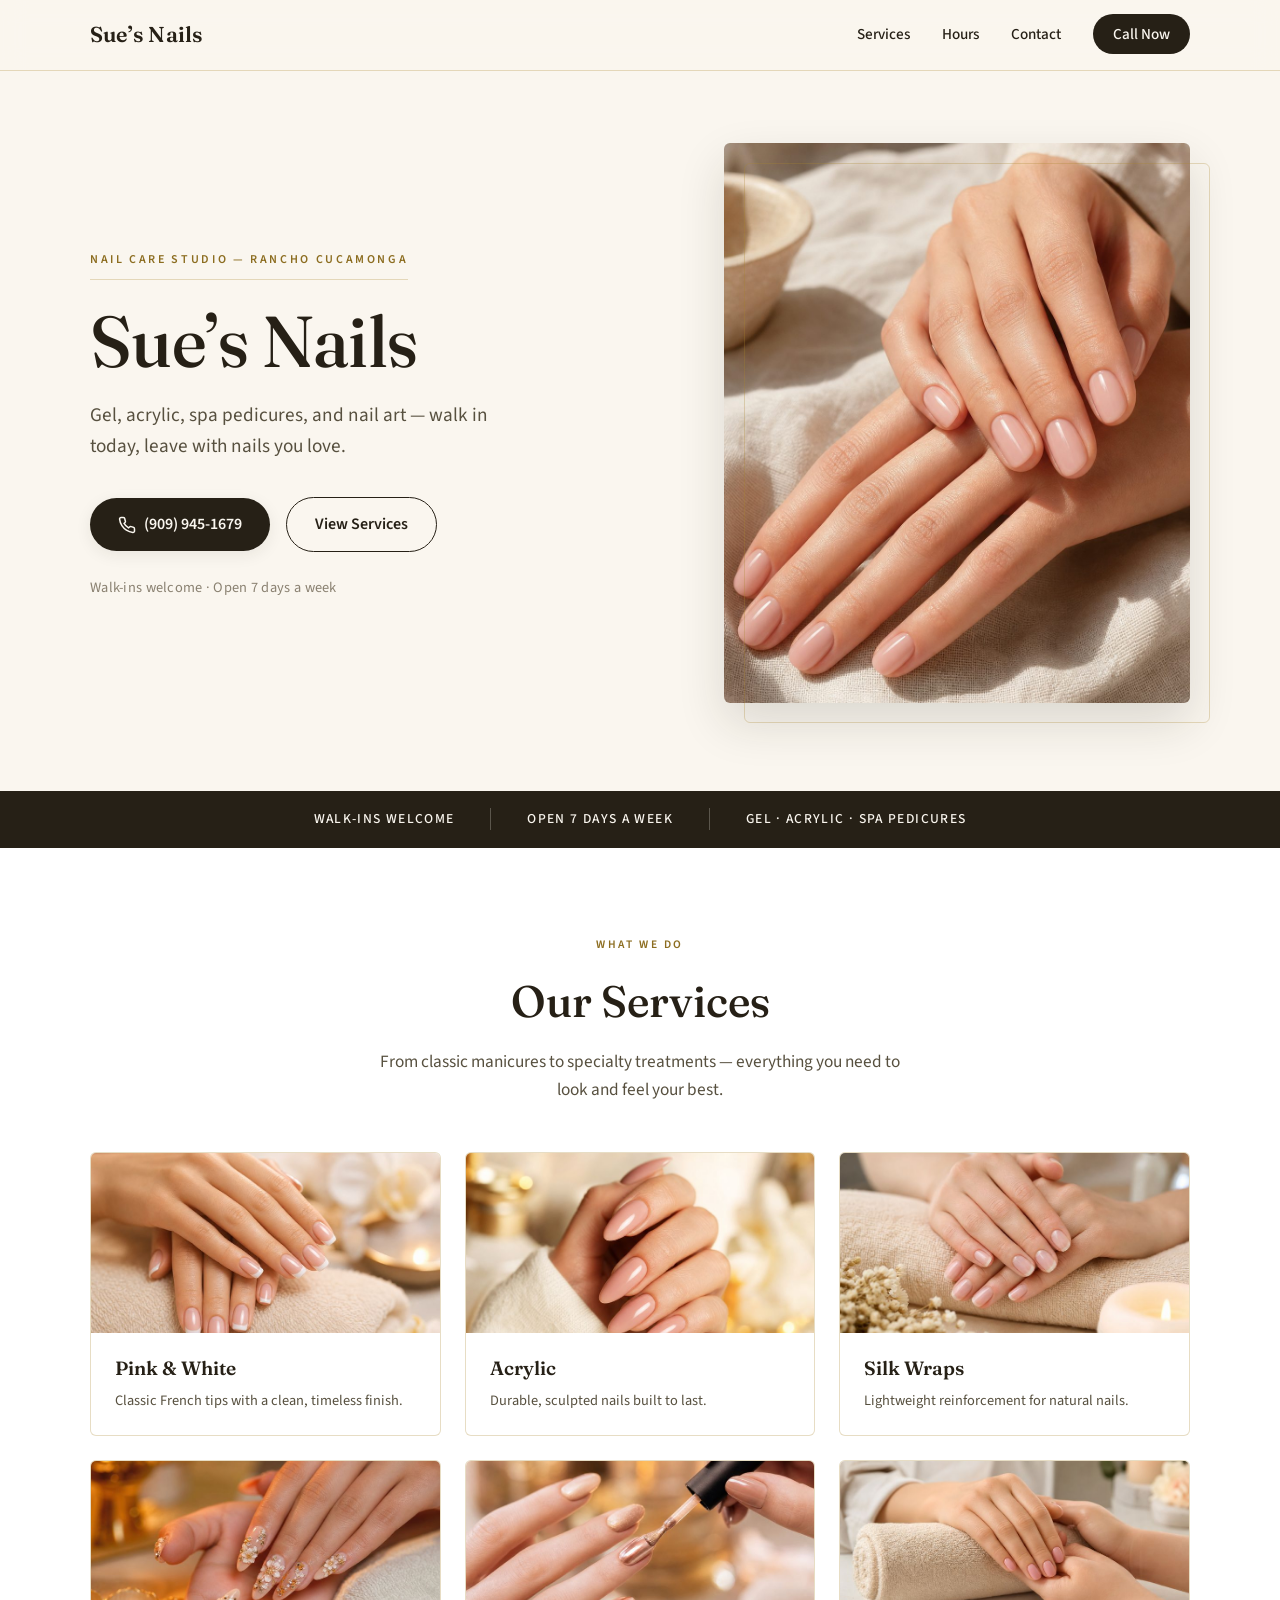
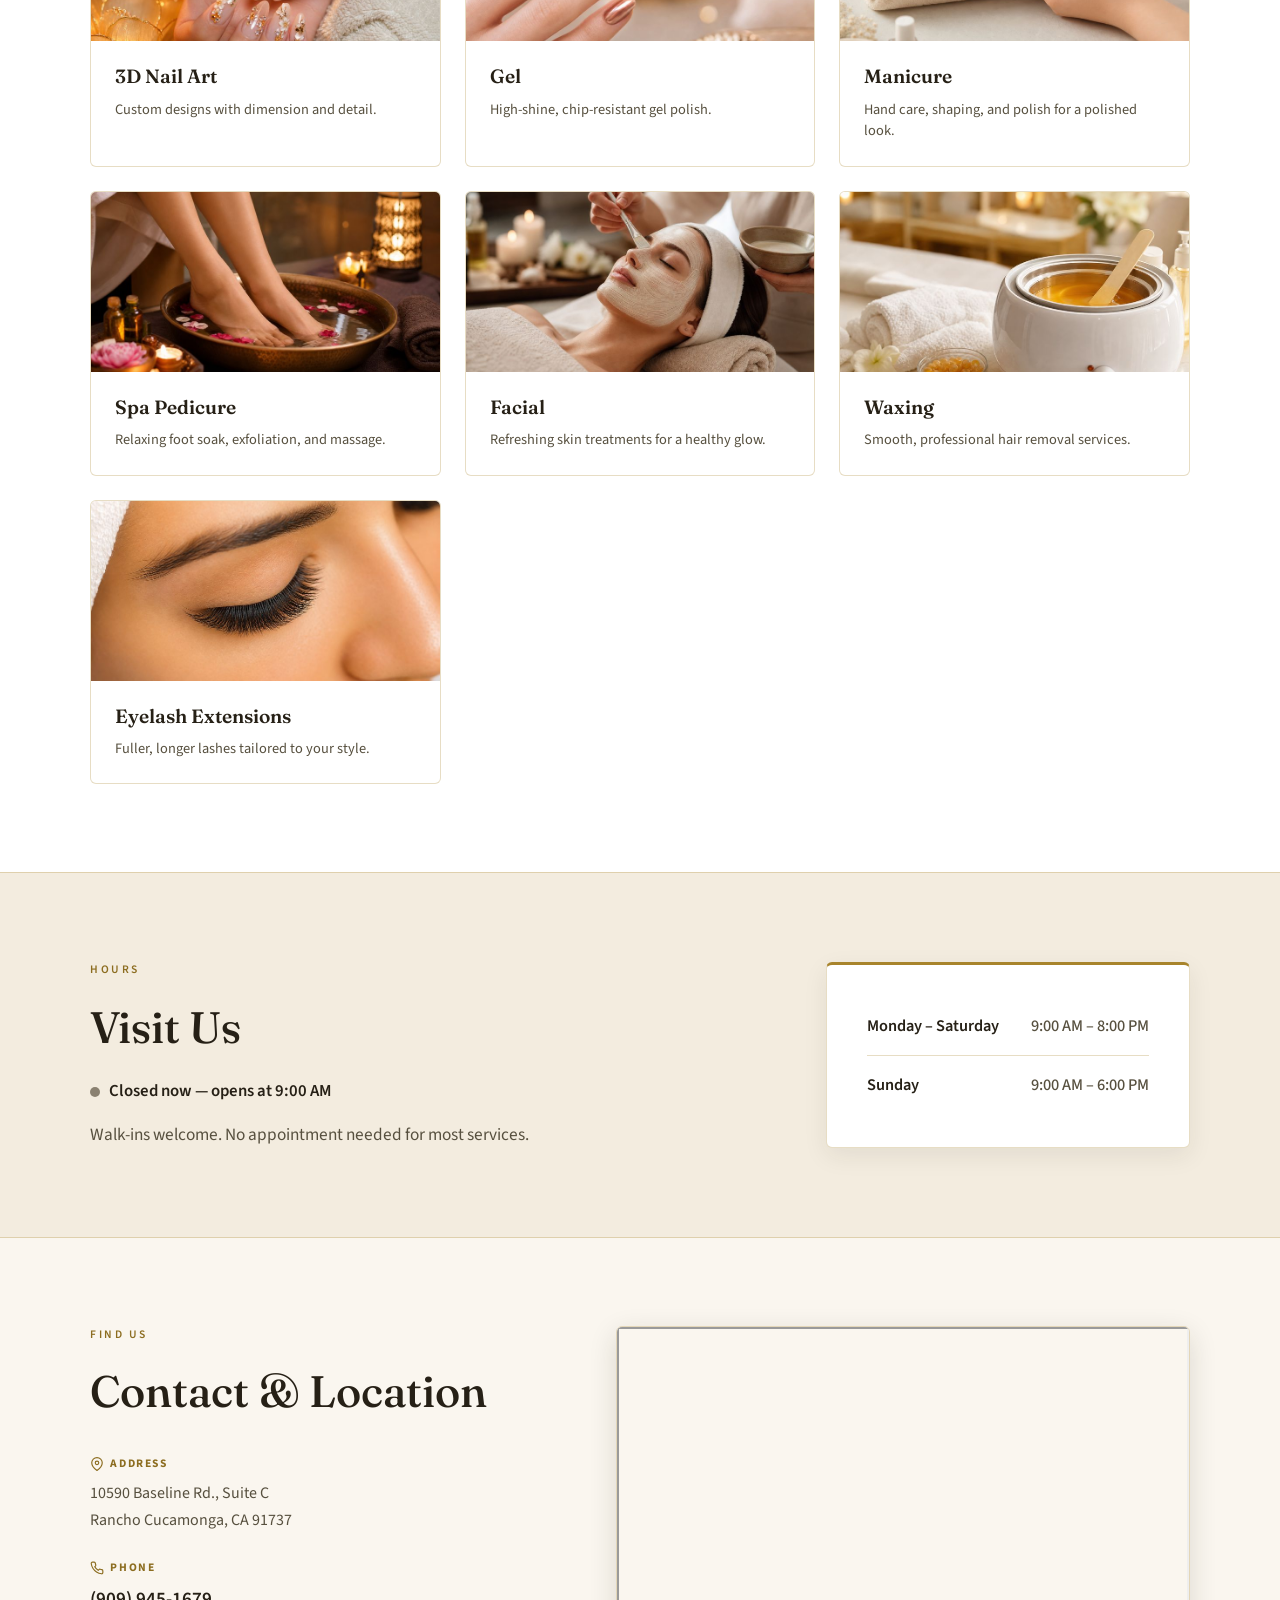
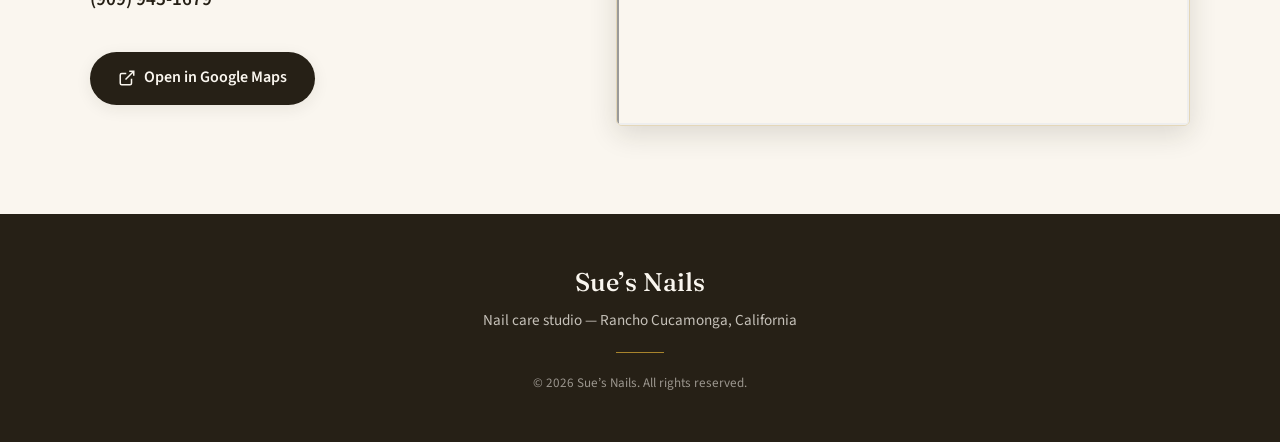
==== commit 6d880698: "Add modular booking system: Cloudflare Worker + D1, embeddable widget, admin UI Co-authored-by: dn30" ====
--- a/index.html
+++ b/index.html
@@ -14,7 +14,7 @@
   <link rel="preconnect" href="https://fonts.googleapis.com">
   <link rel="preconnect" href="https://fonts.gstatic.com" crossorigin>
   <link href="https://fonts.googleapis.com/css2?family=Fraunces:opsz,wght@9..144,400;9..144,500;9..144,600&family=Source+Sans+3:ital,wght@0,400;0,500;0,600;0,700;1,400&display=swap" rel="stylesheet">
-  <link rel="stylesheet" href="styles.css?v=10">
+  <link rel="stylesheet" href="styles.css?v=9">
 </head>
 <body>
   <header class="site-header">
@@ -27,7 +27,7 @@
       </button>
       <ul class="nav-links">
         <li><a href="#services">Services</a></li>
-        <li><a href="#prices">Prices</a></li>
+        <li id="nav-book" hidden><a href="#book">Book Online</a></li>
         <li><a href="#hours">Hours</a></li>
         <li><a href="#contact">Contact</a></li>
         <li><a href="tel:19099451679" class="nav-cta">Call Now</a></li>
@@ -70,13 +70,12 @@
         <div class="section-header">
           <p class="section-eyebrow">What we do</p>
           <h2>Our Services</h2>
-          <p class="section-lead">From classic manicures to specialty treatments — everything you need to look and feel your best. See the <a href="#prices">full price menu</a> for details.</p>
+          <p class="section-lead">From classic manicures to specialty treatments — everything you need to look and feel your best.</p>
         </div>
         <ul class="service-grid">
           <li class="service-card">
             <div class="service-thumb">
               <img src="images/services/pink-white.jpg" alt="Pink and white French manicure" loading="lazy">
-              <span class="price-badge">From $40</span>
             </div>
             <div class="service-body">
               <h3>Pink &amp; White</h3>
@@ -86,7 +85,6 @@
           <li class="service-card">
             <div class="service-thumb">
               <img src="images/services/acrylic.jpg" alt="Acrylic nail extensions" loading="lazy">
-              <span class="price-badge">From $45</span>
             </div>
             <div class="service-body">
               <h3>Acrylic</h3>
@@ -105,7 +103,6 @@
           <li class="service-card">
             <div class="service-thumb">
               <img src="images/services/nail-art-3d.jpg" alt="3D nail art design" loading="lazy">
-              <span class="price-badge">From $10</span>
             </div>
             <div class="service-body">
               <h3>3D Nail Art</h3>
@@ -115,7 +112,6 @@
           <li class="service-card">
             <div class="service-thumb">
               <img src="images/services/gel.jpg" alt="Gel nail polish manicure" loading="lazy">
-              <span class="price-badge">From $38</span>
             </div>
             <div class="service-body">
               <h3>Gel</h3>
@@ -125,7 +121,6 @@
           <li class="service-card">
             <div class="service-thumb">
               <img src="images/services/manicure.jpg" alt="Classic manicure" loading="lazy">
-              <span class="price-badge">From $25</span>
             </div>
             <div class="service-body">
               <h3>Manicure</h3>
@@ -135,7 +130,6 @@
           <li class="service-card">
             <div class="service-thumb">
               <img src="images/services/spa-pedicure.jpg" alt="Spa pedicure treatment" loading="lazy">
-              <span class="price-badge">From $30</span>
             </div>
             <div class="service-body">
               <h3>Spa Pedicure</h3>
@@ -145,7 +139,6 @@
           <li class="service-card">
             <div class="service-thumb">
               <img src="images/services/facial.jpg" alt="Facial skin treatment" loading="lazy">
-              <span class="price-badge">From $95</span>
             </div>
             <div class="service-body">
               <h3>Facial</h3>
@@ -155,7 +148,6 @@
           <li class="service-card">
             <div class="service-thumb">
               <img src="images/services/waxing.jpg" alt="Professional waxing service" loading="lazy">
-              <span class="price-badge">From $12</span>
             </div>
             <div class="service-body">
               <h3>Waxing</h3>
@@ -165,7 +157,6 @@
           <li class="service-card">
             <div class="service-thumb">
               <img src="images/services/eyelash-extensions.jpg" alt="Eyelash extensions" loading="lazy">
-              <span class="price-badge">From $100</span>
             </div>
             <div class="service-body">
               <h3>Eyelash Extensions</h3>
@@ -173,72 +164,17 @@
             </div>
           </li>
         </ul>
-        <p class="services-cta">
-          <a href="#prices" class="btn btn-secondary">View Full Price Menu</a>
-        </p>
-      </div>
-    </section>
-
-    <section id="prices" class="section prices">
+      </div>
+    </section>
+
+    <section id="book" class="section booking" hidden>
       <div class="container">
         <div class="section-header">
-          <p class="section-eyebrow">Price menu</p>
-          <h2>Prices</h2>
-          <p class="section-lead">Starting prices. Final cost may vary by length, design, and nail condition — ask your technician for an exact quote.</p>
-        </div>
-        <div class="price-menu">
-          <div class="price-category">
-            <h3>Hands &amp; Nails</h3>
-            <ul class="price-list">
-              <li><span>Manicures</span><span>From $25</span></li>
-              <li><span>Men&rsquo;s manicures</span><span>From $25</span></li>
-              <li><span>Kids&rsquo; manicures</span><span>From $15</span></li>
-              <li><span>Gel manicures</span><span>From $38</span></li>
-              <li><span>French manicures</span><span>From $40</span></li>
-              <li><span>Acrylic nails</span><span>From $45</span></li>
-              <li><span>Dip powder</span><span>From $50</span></li>
-              <li><span>Nail extensions</span><span>From $50</span></li>
-              <li><span>Sculpted nails</span><span>From $50</span></li>
-              <li><span>Gel builder (natural nails)</span><span>From $55</span></li>
-              <li><span>Stiletto nails</span><span>From $55</span></li>
-              <li><span>Gel-X extension</span><span>From $60</span></li>
-            </ul>
-          </div>
-          <div class="price-category">
-            <h3>Feet</h3>
-            <ul class="price-list">
-              <li><span>Pedicures</span><span>From $30</span></li>
-              <li><span>Spa services</span><span>From $30</span></li>
-              <li><span>Waterless pedicures</span><span>From $35</span></li>
-              <li><span>Callus removal</span><span>From $10</span></li>
-              <li><span>Exfoliation</span><span>From $10</span></li>
-            </ul>
-          </div>
-          <div class="price-category">
-            <h3>Add-ons &amp; Details</h3>
-            <ul class="price-list">
-              <li><span>Nail art</span><span>From $10</span></li>
-              <li><span>Nail designs</span><span>From $10</span></li>
-              <li><span>Nail painting</span><span>From $10</span></li>
-              <li><span>Nail polish changes</span><span>From $15</span></li>
-              <li><span>Nail cut &amp; filing</span><span>From $10</span></li>
-              <li><span>Polish removal</span><span>From $10</span></li>
-              <li><span>Nail repair</span><span>From $7</span></li>
-              <li><span>Nail decals</span><span>From $5</span></li>
-            </ul>
-          </div>
-          <div class="price-category">
-            <h3>Beauty &amp; Wellness</h3>
-            <ul class="price-list">
-              <li><span>Waxing</span><span>From $12</span></li>
-              <li><span>Brazilian waxing</span><span>From $50</span></li>
-              <li><span>Facial treatments</span><span>From $95</span></li>
-              <li><span>Eyelash extensions</span><span>From $100</span></li>
-              <li><span>Hand &amp; foot massages (30 min)</span><span>From $50</span></li>
-              <li><span>Back massages</span><span>From $50</span></li>
-            </ul>
-          </div>
-        </div>
+          <p class="section-eyebrow">Book online</p>
+          <h2>Book an Appointment</h2>
+          <p class="section-lead">Pick a service and a time that works for you — walk-ins are always welcome too.</p>
+        </div>
+        <div id="sues-booking"></div>
       </div>
     </section>
 
@@ -322,8 +258,11 @@
     </div>
   </footer>
 
+  <script>
+    // Online booking: set to the deployed booking Worker URL to enable, e.g.
+    // window.BOOKING_API = "https://sues-nails-booking.YOUR-SUBDOMAIN.workers.dev";
+    window.BOOKING_API = "";
+  </script>
   <script src="script.js"></script>
-  <!-- Cloudflare Web Analytics -->
-  <script defer src="https://static.cloudflareinsights.com/beacon.min.js" data-cf-beacon='{"token": "c30023fcf470469a8c169c86492b10e3"}'></script>
 </body>
 </html>
--- a/styles.css
+++ b/styles.css
@@ -403,81 +403,10 @@
   line-height: 1.5;
 }
 
-.price-badge {
-  position: absolute;
-  right: 0.75rem;
-  bottom: 0.75rem;
-  background: rgba(255, 255, 255, 0.94);
-  color: var(--gold-dark);
-  font-size: 0.78rem;
-  font-weight: 700;
-  letter-spacing: 0.02em;
-  padding: 0.3rem 0.65rem;
-  border: 1px solid var(--gold-hairline);
-  border-radius: 999px;
-  box-shadow: 0 2px 8px var(--shadow);
-}
-
-.services-cta {
-  text-align: center;
-  margin-top: 2.5rem;
-}
-
-/* Prices */
-.prices {
+/* Booking */
+.booking {
   background: var(--cream);
-}
-
-.price-menu {
-  display: grid;
-  grid-template-columns: repeat(auto-fit, minmax(300px, 1fr));
-  gap: 1.5rem;
-  align-items: start;
-}
-
-.price-category {
-  background: var(--white);
-  border: 1px solid var(--gold-hairline);
-  border-radius: var(--radius);
-  padding: 1.75rem 1.75rem 1.5rem;
-}
-
-.price-category h3 {
-  font-family: var(--font-display);
-  font-size: 1.25rem;
-  font-weight: 600;
-  color: var(--ink);
-  padding-bottom: 0.75rem;
-  margin-bottom: 0.5rem;
-  border-bottom: 1px solid var(--gold-hairline);
-}
-
-.price-list {
-  list-style: none;
-}
-
-.price-list li {
-  display: flex;
-  justify-content: space-between;
-  align-items: baseline;
-  gap: 1rem;
-  padding: 0.55rem 0;
-  border-bottom: 1px dashed var(--gold-hairline);
-  font-size: 0.95rem;
-}
-
-.price-list li:last-child {
-  border-bottom: none;
-}
-
-.price-list li span:first-child {
-  color: var(--ink-soft);
-}
-
-.price-list li span:last-child {
-  color: var(--gold-dark);
-  font-weight: 600;
-  white-space: nowrap;
+  border-top: 1px solid var(--gold-hairline);
 }
 
 /* Hours */
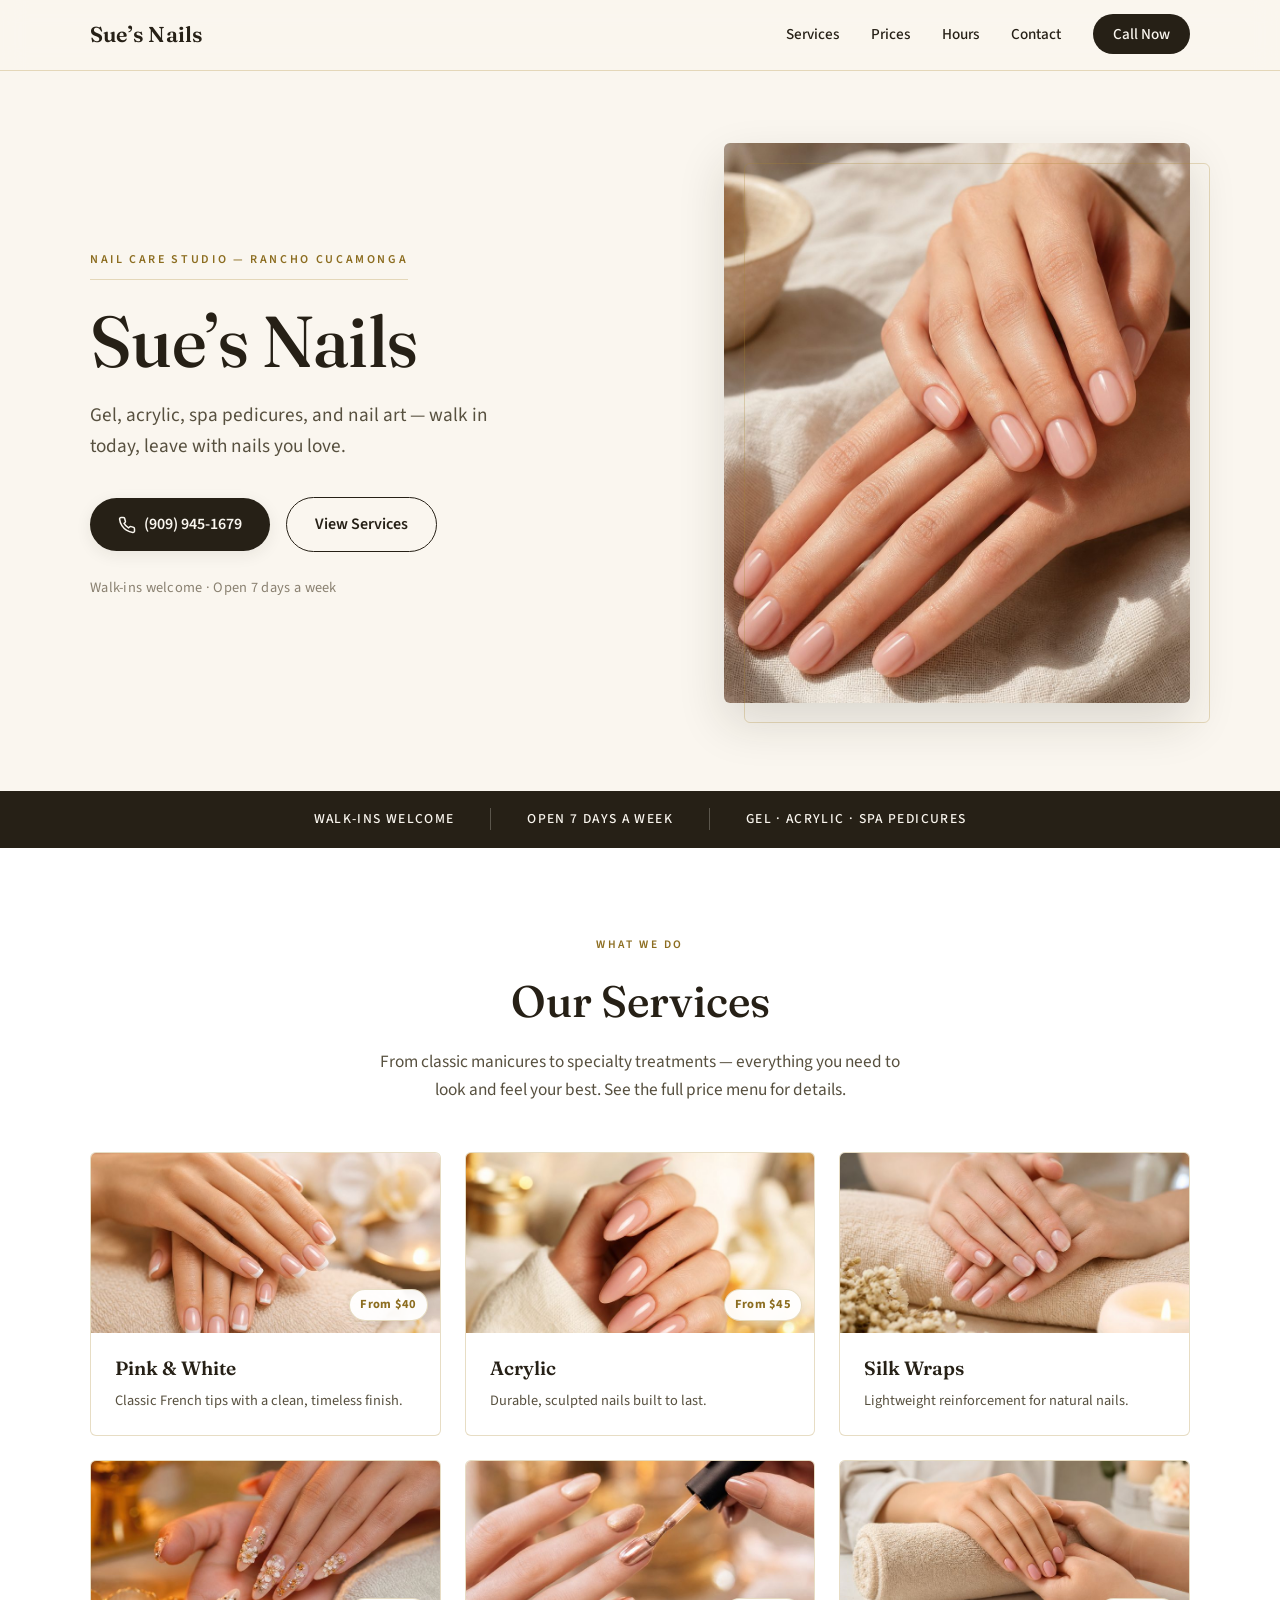
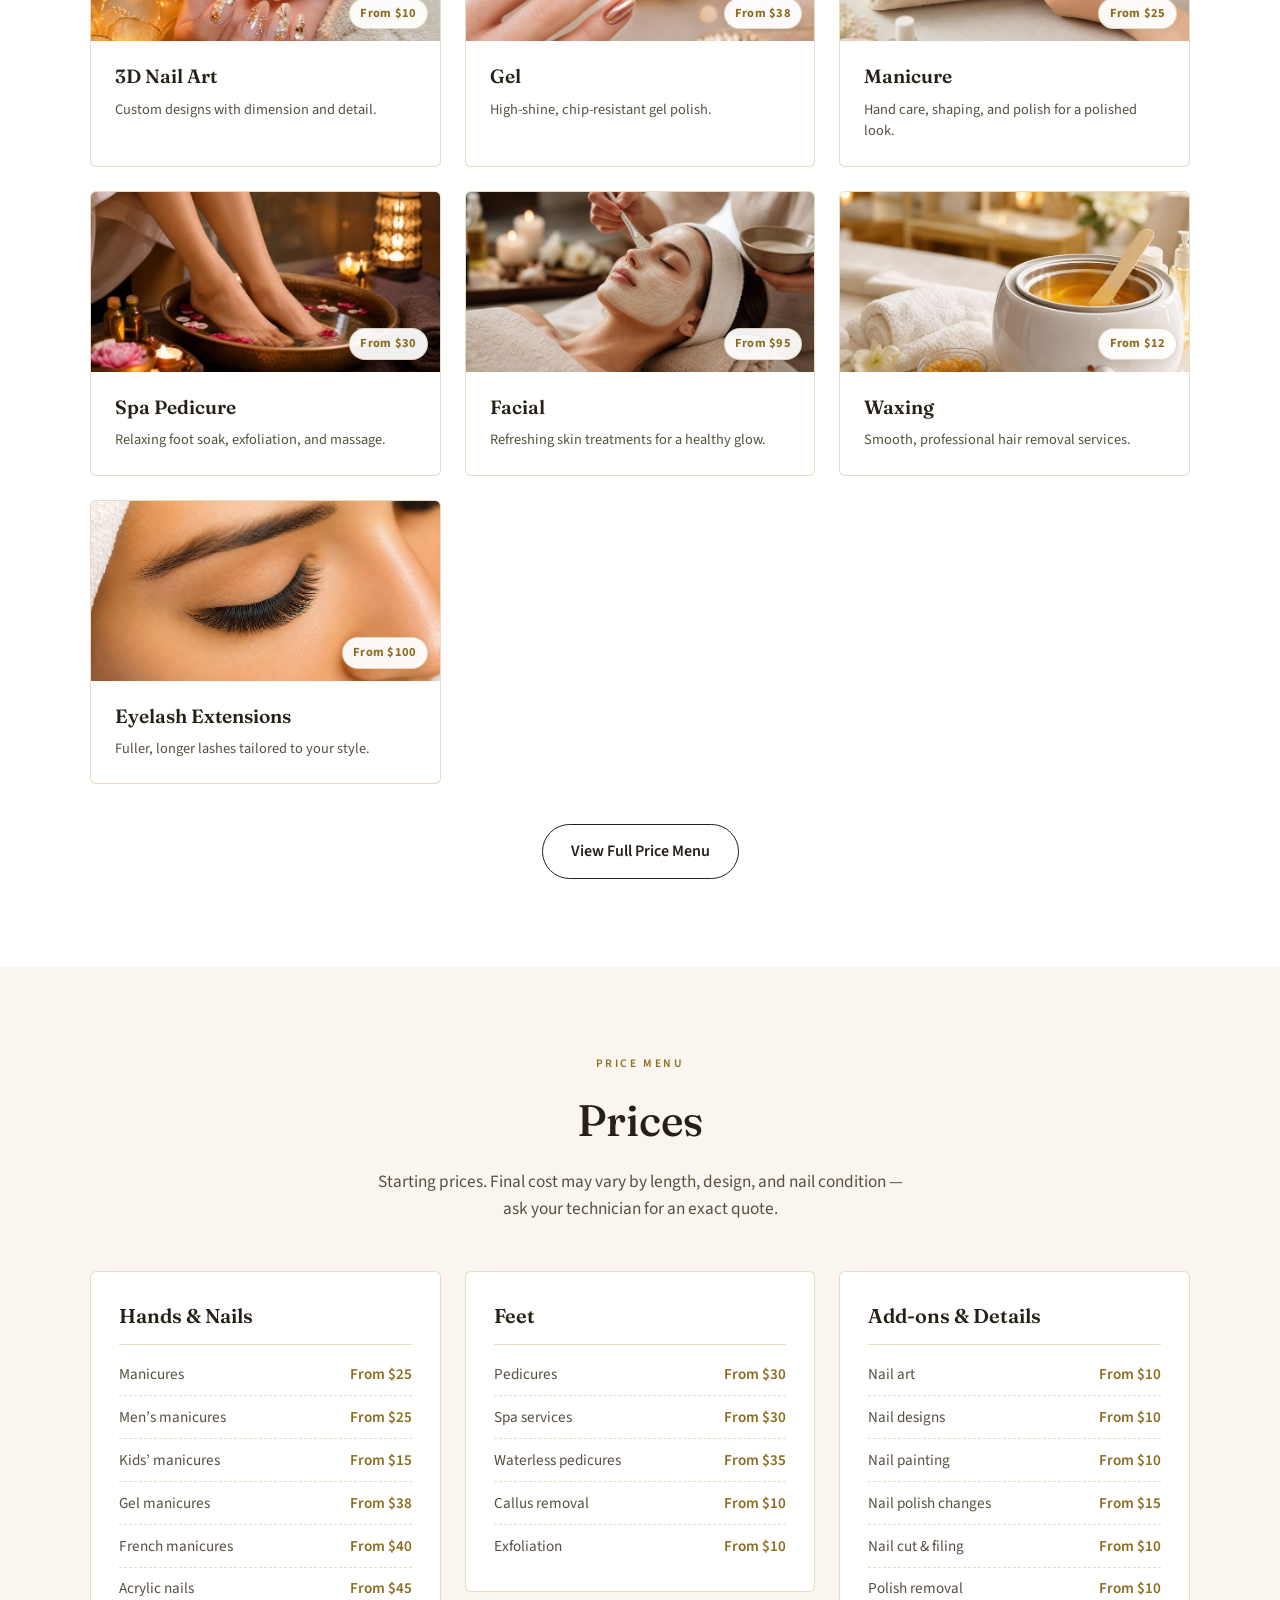
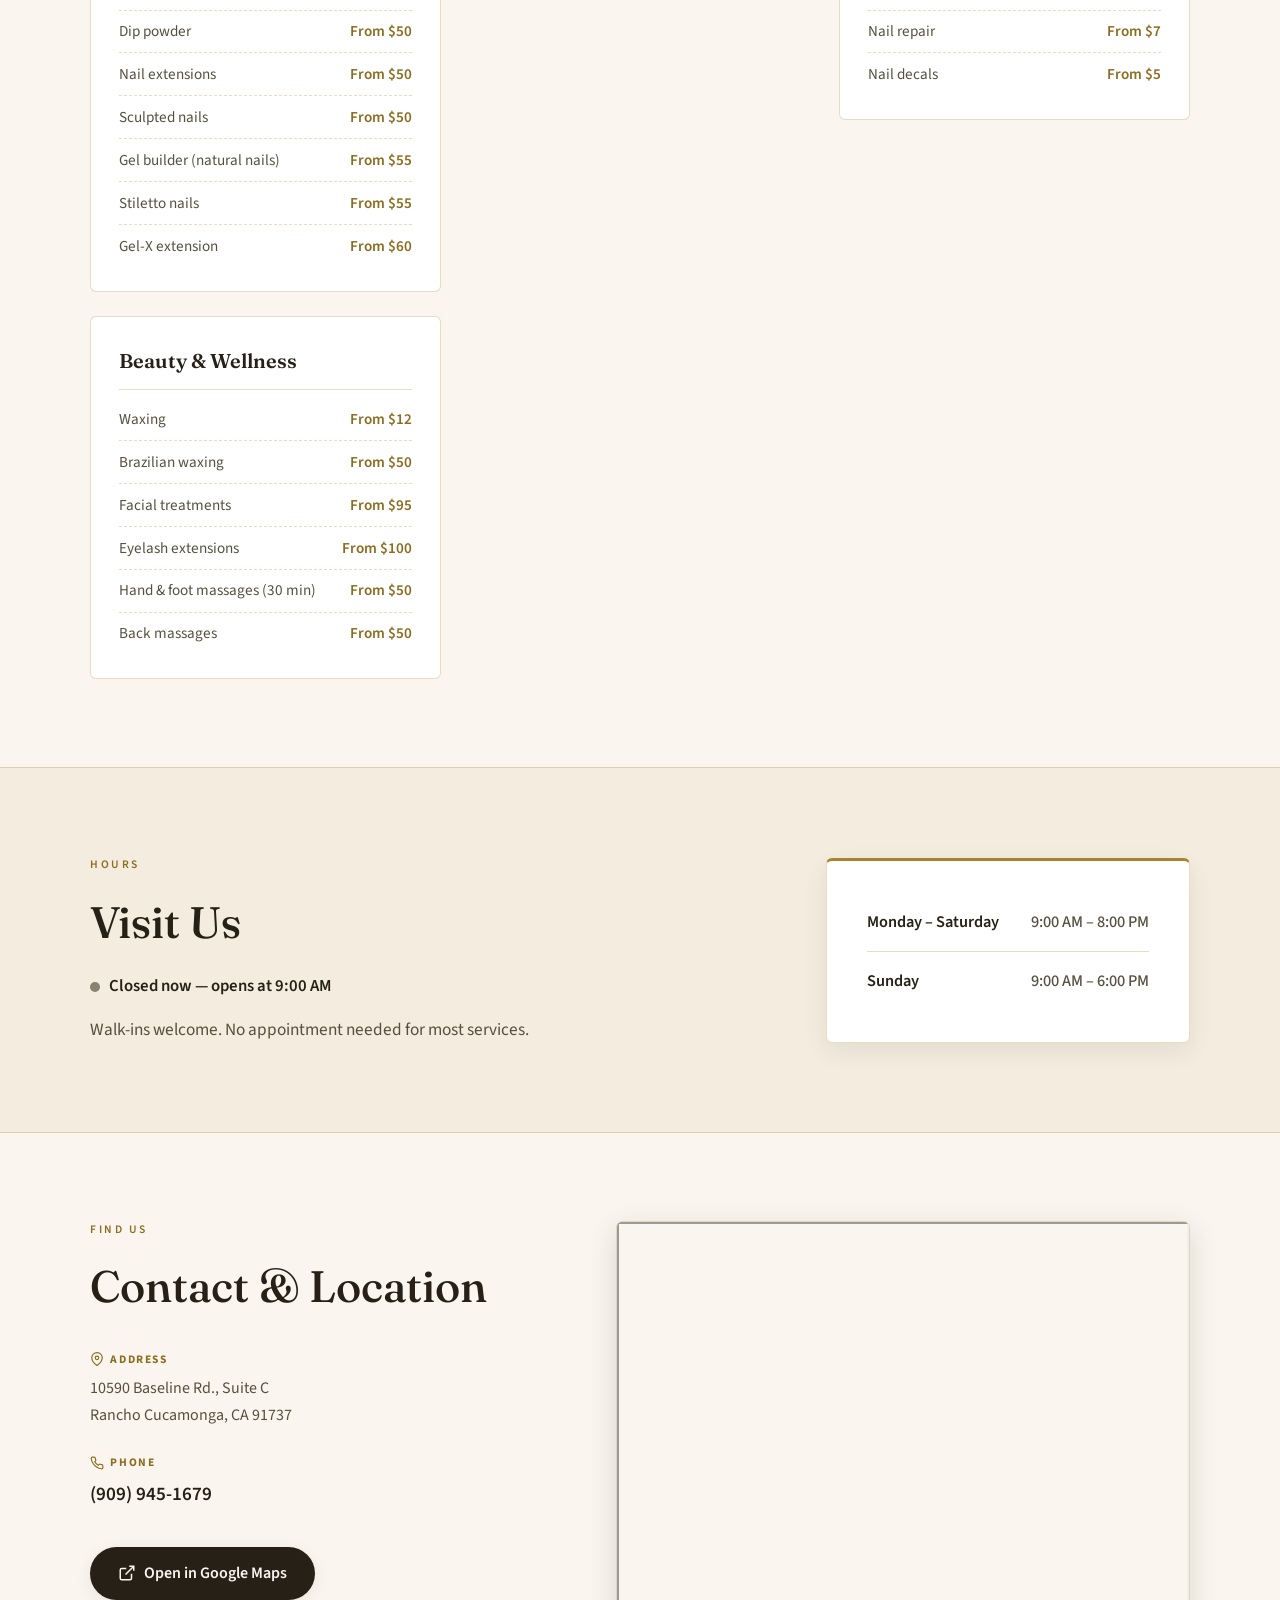
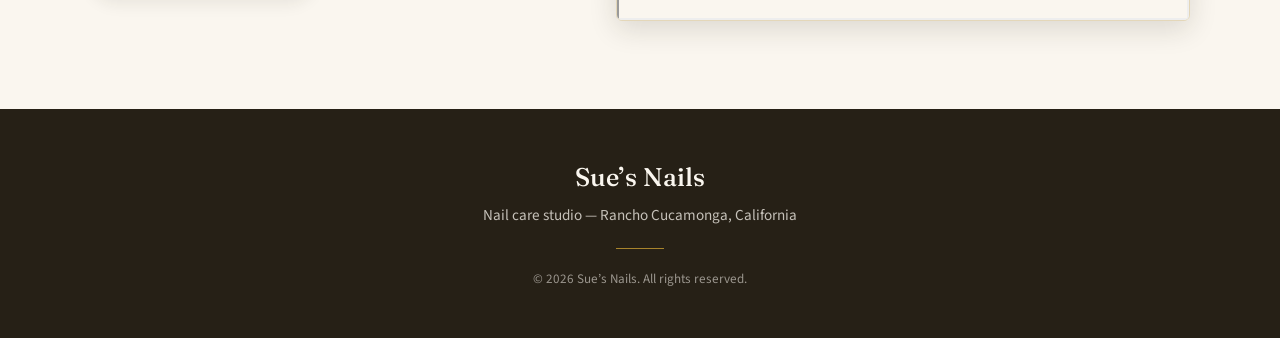
==== commit dc932cd1: "Restore price menu on main with SEO intact Bring the live Prices section and badges back onto main s" ====
--- a/index.html
+++ b/index.html
@@ -5,16 +5,69 @@
   <meta name="viewport" content="width=device-width, initial-scale=1.0">
   <meta name="description" content="Sue's Nails — Professional nail care in Rancho Cucamonga, CA. Manicures, pedicures, gel, acrylic, facials, waxing, and more. Walk-ins welcome, open 7 days.">
   <title>Sue's Nails | Nail Care Studio — Rancho Cucamonga</title>
+  <link rel="canonical" href="https://suenails.com/">
   <meta property="og:type" content="website">
+  <meta property="og:url" content="https://suenails.com/">
+  <meta property="og:site_name" content="Sue's Nails">
+  <meta property="og:locale" content="en_US">
   <meta property="og:title" content="Sue's Nails | Nail Care Studio — Rancho Cucamonga">
   <meta property="og:description" content="Manicures, pedicures, gel, and acrylic — walk-ins welcome, open 7 days a week. 10590 Baseline Rd., Suite C, Rancho Cucamonga, CA.">
-  <meta property="og:image" content="https://dn30.github.io/sues-nails-ii/images/hero-manicure.jpg">
+  <meta property="og:image" content="https://suenails.com/images/hero-manicure.jpg">
+  <meta property="og:image:alt" content="Freshly manicured hands with a soft nude-pink finish">
   <meta name="twitter:card" content="summary_large_image">
+  <meta name="twitter:title" content="Sue's Nails | Nail Care Studio — Rancho Cucamonga">
+  <meta name="twitter:description" content="Manicures, pedicures, gel, and acrylic — walk-ins welcome, open 7 days a week in Rancho Cucamonga, CA.">
+  <meta name="twitter:image" content="https://suenails.com/images/hero-manicure.jpg">
   <link rel="icon" type="image/svg+xml" href="images/favicon.svg">
+  <script type="application/ld+json">
+  {
+    "@context": "https://schema.org",
+    "@type": "NailSalon",
+    "name": "Sue's Nails",
+    "image": "https://suenails.com/images/hero-manicure.jpg",
+    "url": "https://suenails.com/",
+    "telephone": "+1-909-945-1679",
+    "priceRange": "$$",
+    "address": {
+      "@type": "PostalAddress",
+      "streetAddress": "10590 Baseline Rd., Suite C",
+      "addressLocality": "Rancho Cucamonga",
+      "addressRegion": "CA",
+      "postalCode": "91737",
+      "addressCountry": "US"
+    },
+    "geo": {
+      "@type": "GeoCoordinates",
+      "latitude": 34.1221,
+      "longitude": -117.5501
+    },
+    "openingHoursSpecification": [
+      {
+        "@type": "OpeningHoursSpecification",
+        "dayOfWeek": [
+          "Monday",
+          "Tuesday",
+          "Wednesday",
+          "Thursday",
+          "Friday",
+          "Saturday"
+        ],
+        "opens": "09:00",
+        "closes": "20:00"
+      },
+      {
+        "@type": "OpeningHoursSpecification",
+        "dayOfWeek": "Sunday",
+        "opens": "09:00",
+        "closes": "18:00"
+      }
+    ]
+  }
+  </script>
   <link rel="preconnect" href="https://fonts.googleapis.com">
   <link rel="preconnect" href="https://fonts.gstatic.com" crossorigin>
   <link href="https://fonts.googleapis.com/css2?family=Fraunces:opsz,wght@9..144,400;9..144,500;9..144,600&family=Source+Sans+3:ital,wght@0,400;0,500;0,600;0,700;1,400&display=swap" rel="stylesheet">
-  <link rel="stylesheet" href="styles.css?v=9">
+  <link rel="stylesheet" href="styles.css?v=11">
 </head>
 <body>
   <header class="site-header">
@@ -27,6 +80,7 @@
       </button>
       <ul class="nav-links">
         <li><a href="#services">Services</a></li>
+        <li><a href="#prices">Prices</a></li>
         <li id="nav-book" hidden><a href="#book">Book Online</a></li>
         <li><a href="#hours">Hours</a></li>
         <li><a href="#contact">Contact</a></li>
@@ -70,12 +124,13 @@
         <div class="section-header">
           <p class="section-eyebrow">What we do</p>
           <h2>Our Services</h2>
-          <p class="section-lead">From classic manicures to specialty treatments — everything you need to look and feel your best.</p>
+          <p class="section-lead">From classic manicures to specialty treatments — everything you need to look and feel your best. See the <a href="#prices">full price menu</a> for details.</p>
         </div>
         <ul class="service-grid">
           <li class="service-card">
             <div class="service-thumb">
               <img src="images/services/pink-white.jpg" alt="Pink and white French manicure" loading="lazy">
+              <span class="price-badge">From $40</span>
             </div>
             <div class="service-body">
               <h3>Pink &amp; White</h3>
@@ -85,6 +140,7 @@
           <li class="service-card">
             <div class="service-thumb">
               <img src="images/services/acrylic.jpg" alt="Acrylic nail extensions" loading="lazy">
+              <span class="price-badge">From $45</span>
             </div>
             <div class="service-body">
               <h3>Acrylic</h3>
@@ -103,6 +159,7 @@
           <li class="service-card">
             <div class="service-thumb">
               <img src="images/services/nail-art-3d.jpg" alt="3D nail art design" loading="lazy">
+              <span class="price-badge">From $10</span>
             </div>
             <div class="service-body">
               <h3>3D Nail Art</h3>
@@ -112,6 +169,7 @@
           <li class="service-card">
             <div class="service-thumb">
               <img src="images/services/gel.jpg" alt="Gel nail polish manicure" loading="lazy">
+              <span class="price-badge">From $38</span>
             </div>
             <div class="service-body">
               <h3>Gel</h3>
@@ -121,6 +179,7 @@
           <li class="service-card">
             <div class="service-thumb">
               <img src="images/services/manicure.jpg" alt="Classic manicure" loading="lazy">
+              <span class="price-badge">From $25</span>
             </div>
             <div class="service-body">
               <h3>Manicure</h3>
@@ -130,6 +189,7 @@
           <li class="service-card">
             <div class="service-thumb">
               <img src="images/services/spa-pedicure.jpg" alt="Spa pedicure treatment" loading="lazy">
+              <span class="price-badge">From $30</span>
             </div>
             <div class="service-body">
               <h3>Spa Pedicure</h3>
@@ -139,6 +199,7 @@
           <li class="service-card">
             <div class="service-thumb">
               <img src="images/services/facial.jpg" alt="Facial skin treatment" loading="lazy">
+              <span class="price-badge">From $95</span>
             </div>
             <div class="service-body">
               <h3>Facial</h3>
@@ -148,6 +209,7 @@
           <li class="service-card">
             <div class="service-thumb">
               <img src="images/services/waxing.jpg" alt="Professional waxing service" loading="lazy">
+              <span class="price-badge">From $12</span>
             </div>
             <div class="service-body">
               <h3>Waxing</h3>
@@ -157,6 +219,7 @@
           <li class="service-card">
             <div class="service-thumb">
               <img src="images/services/eyelash-extensions.jpg" alt="Eyelash extensions" loading="lazy">
+              <span class="price-badge">From $100</span>
             </div>
             <div class="service-body">
               <h3>Eyelash Extensions</h3>
@@ -164,6 +227,72 @@
             </div>
           </li>
         </ul>
+        <p class="services-cta">
+          <a href="#prices" class="btn btn-secondary">View Full Price Menu</a>
+        </p>
+      </div>
+    </section>
+
+    <section id="prices" class="section prices">
+      <div class="container">
+        <div class="section-header">
+          <p class="section-eyebrow">Price menu</p>
+          <h2>Prices</h2>
+          <p class="section-lead">Starting prices. Final cost may vary by length, design, and nail condition — ask your technician for an exact quote.</p>
+        </div>
+        <div class="price-menu">
+          <div class="price-category">
+            <h3>Hands &amp; Nails</h3>
+            <ul class="price-list">
+              <li><span>Manicures</span><span>From $25</span></li>
+              <li><span>Men&rsquo;s manicures</span><span>From $25</span></li>
+              <li><span>Kids&rsquo; manicures</span><span>From $15</span></li>
+              <li><span>Gel manicures</span><span>From $38</span></li>
+              <li><span>French manicures</span><span>From $40</span></li>
+              <li><span>Acrylic nails</span><span>From $45</span></li>
+              <li><span>Dip powder</span><span>From $50</span></li>
+              <li><span>Nail extensions</span><span>From $50</span></li>
+              <li><span>Sculpted nails</span><span>From $50</span></li>
+              <li><span>Gel builder (natural nails)</span><span>From $55</span></li>
+              <li><span>Stiletto nails</span><span>From $55</span></li>
+              <li><span>Gel-X extension</span><span>From $60</span></li>
+            </ul>
+          </div>
+          <div class="price-category">
+            <h3>Feet</h3>
+            <ul class="price-list">
+              <li><span>Pedicures</span><span>From $30</span></li>
+              <li><span>Spa services</span><span>From $30</span></li>
+              <li><span>Waterless pedicures</span><span>From $35</span></li>
+              <li><span>Callus removal</span><span>From $10</span></li>
+              <li><span>Exfoliation</span><span>From $10</span></li>
+            </ul>
+          </div>
+          <div class="price-category">
+            <h3>Add-ons &amp; Details</h3>
+            <ul class="price-list">
+              <li><span>Nail art</span><span>From $10</span></li>
+              <li><span>Nail designs</span><span>From $10</span></li>
+              <li><span>Nail painting</span><span>From $10</span></li>
+              <li><span>Nail polish changes</span><span>From $15</span></li>
+              <li><span>Nail cut &amp; filing</span><span>From $10</span></li>
+              <li><span>Polish removal</span><span>From $10</span></li>
+              <li><span>Nail repair</span><span>From $7</span></li>
+              <li><span>Nail decals</span><span>From $5</span></li>
+            </ul>
+          </div>
+          <div class="price-category">
+            <h3>Beauty &amp; Wellness</h3>
+            <ul class="price-list">
+              <li><span>Waxing</span><span>From $12</span></li>
+              <li><span>Brazilian waxing</span><span>From $50</span></li>
+              <li><span>Facial treatments</span><span>From $95</span></li>
+              <li><span>Eyelash extensions</span><span>From $100</span></li>
+              <li><span>Hand &amp; foot massages (30 min)</span><span>From $50</span></li>
+              <li><span>Back massages</span><span>From $50</span></li>
+            </ul>
+          </div>
+        </div>
       </div>
     </section>
 
@@ -264,5 +393,7 @@
     window.BOOKING_API = "";
   </script>
   <script src="script.js"></script>
+  <!-- Cloudflare Web Analytics -->
+  <script defer src="https://static.cloudflareinsights.com/beacon.min.js" data-cf-beacon='{"token": "c30023fcf470469a8c169c86492b10e3"}'></script>
 </body>
 </html>
--- a/styles.css
+++ b/styles.css
@@ -403,6 +403,83 @@
   line-height: 1.5;
 }
 
+.price-badge {
+  position: absolute;
+  right: 0.75rem;
+  bottom: 0.75rem;
+  background: rgba(255, 255, 255, 0.94);
+  color: var(--gold-dark);
+  font-size: 0.78rem;
+  font-weight: 700;
+  letter-spacing: 0.02em;
+  padding: 0.3rem 0.65rem;
+  border: 1px solid var(--gold-hairline);
+  border-radius: 999px;
+  box-shadow: 0 2px 8px var(--shadow);
+}
+
+.services-cta {
+  text-align: center;
+  margin-top: 2.5rem;
+}
+
+/* Prices */
+.prices {
+  background: var(--cream);
+}
+
+.price-menu {
+  display: grid;
+  grid-template-columns: repeat(auto-fit, minmax(300px, 1fr));
+  gap: 1.5rem;
+  align-items: start;
+}
+
+.price-category {
+  background: var(--white);
+  border: 1px solid var(--gold-hairline);
+  border-radius: var(--radius);
+  padding: 1.75rem 1.75rem 1.5rem;
+}
+
+.price-category h3 {
+  font-family: var(--font-display);
+  font-size: 1.25rem;
+  font-weight: 600;
+  color: var(--ink);
+  padding-bottom: 0.75rem;
+  margin-bottom: 0.5rem;
+  border-bottom: 1px solid var(--gold-hairline);
+}
+
+.price-list {
+  list-style: none;
+}
+
+.price-list li {
+  display: flex;
+  justify-content: space-between;
+  align-items: baseline;
+  gap: 1rem;
+  padding: 0.55rem 0;
+  border-bottom: 1px dashed var(--gold-hairline);
+  font-size: 0.95rem;
+}
+
+.price-list li:last-child {
+  border-bottom: none;
+}
+
+.price-list li span:first-child {
+  color: var(--ink-soft);
+}
+
+.price-list li span:last-child {
+  color: var(--gold-dark);
+  font-weight: 600;
+  white-space: nowrap;
+}
+
 /* Booking */
 .booking {
   background: var(--cream);
